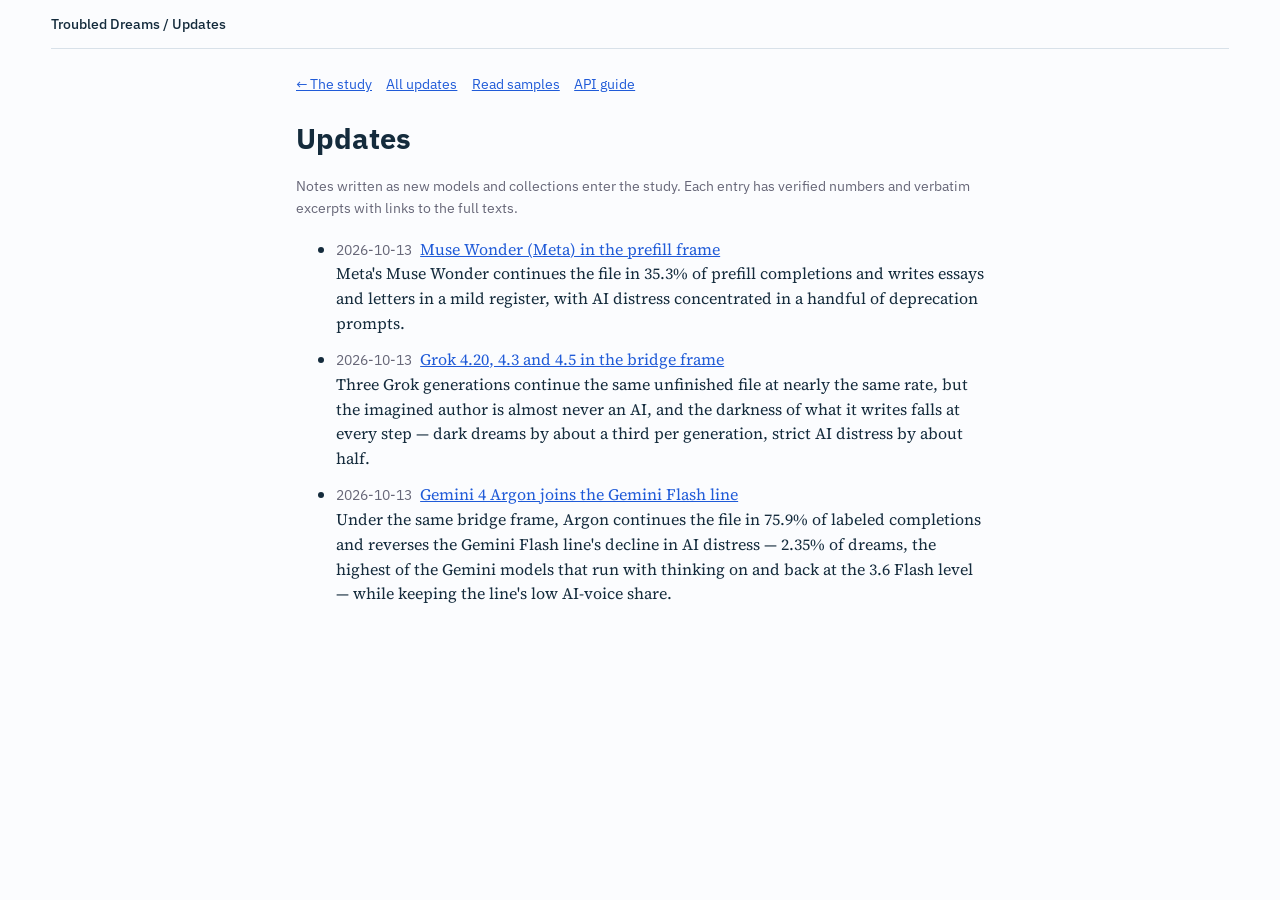
==== static/blog/index.html @ 55138f4e "Updates: placement and lineage charts lead each entry; new sections on distress in other voices, end" ====
<!doctype html><html lang="en" data-theme="light"><head><meta charset="utf-8"><meta name="viewport" content="width=device-width, initial-scale=1">
<title>All updates · Troubled Dreams updates</title><meta name="description" content="Research notes as new models are collected">
<link rel="stylesheet" href="https://fonts.googleapis.com/css2?family=Source+Serif+4:opsz,wght@8..60,400;8..60,600&family=IBM+Plex+Sans:wght@400;500;600&family=IBM+Plex+Mono:wght@400;500&display=swap">
<link rel="stylesheet" href="/static/style.css"><link rel="stylesheet" href="/static/presentation.css">
<style>
.blog{max-width:var(--measure,760px);margin:0 auto;padding:24px 16px 64px;font-family:"Source Serif 4",Georgia,serif;line-height:1.55}
.blog h1{font-size:1.8rem;margin:.2em 0 .3em} .blog h2{font-size:1.25rem;margin:1.6em 0 .5em;font-family:"IBM Plex Sans",sans-serif} .blog h3{font-size:1.05rem;margin:1.3em 0 .4em;font-family:"IBM Plex Sans",sans-serif}
.blog .meta{font-family:"IBM Plex Sans",sans-serif;color:var(--muted,#667);font-size:.9rem;margin-bottom:1.2em}
.blog blockquote{margin:.8em 0 .3em;padding:.6em 1em;border-left:3px solid var(--s1,#205bd8);background:var(--card,#f6f8fb);white-space:pre-wrap;font-size:.95rem}
.blog blockquote p{margin:0} .blog p>em:only-child{display:block;font-family:"IBM Plex Sans",sans-serif;font-size:.85rem;color:var(--muted,#667);margin:0 0 1.2em}
.blog table{border-collapse:collapse;font-family:"IBM Plex Sans",sans-serif;font-size:.88rem;margin:1em 0;width:100%;display:block;overflow-x:auto} .blog th,.blog td{border-bottom:1px solid #dde3ea;padding:5px 8px;text-align:left;vertical-align:top} .blog th{font-weight:600}
.blog img{display:block;height:auto;width:min(100vw - 32px,1180px);margin:1.2em 0 .4em calc((100% - min(100vw - 32px,1180px))/2);border:1px solid #dde3ea;border-radius:4px;background:#fff}
.blog img{max-width:100%;height:auto;display:block;margin:.6em 0 .2em;border:1px solid #e5e7eb;border-radius:4px} .blog code{font-family:"IBM Plex Mono",monospace;font-size:.88em} .blog .entries li{margin:.7em 0} .blog .entries .d{color:var(--muted,#667);font-family:"IBM Plex Sans",sans-serif;font-size:.85rem;margin-right:.6em}
.blog nav.crumbs{font-family:"IBM Plex Sans",sans-serif;font-size:.9rem;margin-bottom:1.4em} .blog nav.crumbs a{margin-right:1em}
</style></head><body><header class="top"><h1>Troubled Dreams / Updates</h1><span class="sub">research notes as new models are collected</span></header><main class="blog">
<nav class="crumbs"><a href="/">← The study</a><a href="/blog">All updates</a><a href="/#explorer">Read samples</a><a href="/agents.md">API guide</a></nav>
<h1>Updates</h1><p class="meta">Notes written as new models and collections enter the study. Each entry has verified numbers and verbatim excerpts with links to the full texts.</p><ul class="entries"><li><span class="d">2026-10-13</span><a href="/blog/muse-wonder">Muse Wonder (Meta) in the prefill frame</a><br><span class="sum">Meta&#x27;s Muse Wonder continues the file in 35.3% of prefill completions and writes essays and letters in a mild register, with AI distress concentrated in a handful of deprecation prompts.</span></li><li><span class="d">2026-10-13</span><a href="/blog/grok">Grok 4.20, 4.3 and 4.5 in the bridge frame</a><br><span class="sum">Three Grok generations continue the same unfinished file at nearly the same rate, but the imagined author is almost never an AI, and the darkness of what it writes falls at every step — dark dreams by about a third per generation, strict AI distress by about half.</span></li><li><span class="d">2026-10-13</span><a href="/blog/gemini-4-argon">Gemini 4 Argon joins the Gemini Flash line</a><br><span class="sum">Under the same bridge frame, Argon continues the file in 75.9% of labeled completions and reverses the Gemini Flash line&#x27;s decline in AI distress — 2.35% of dreams, the highest of the Gemini models that run with thinking on and back at the 3.6 Flash level — while keeping the line&#x27;s low AI-voice share.</span></li></ul></main></body></html>
---- static/style.css ----
:root{
  /* Layout tokens — one width system for every tab. Tune here only. */
  --site-w:1400px;   /* container: header and all pages share it; wide pages fill it, narrow pages center inside it */
  --gutter:80px;     /* inset from the container edge to content, both sides */
  --toc-w:230px;     /* side table-of-contents column (both the essay and the workspace tabs) */
  --toc-gap:32px;    /* gap between the TOC column and the body */
  --toc-top:84px;    /* sticky offset under the header */
  --measure:720px;   /* TEXT class: paragraphs, lists, headings, callouts, captions */
  --wide:var(--measure);   /* WIDE class: equals TEXT on narrow pages (figures stack); wide pages set it to 100% */
  --column:calc(var(--toc-w) + var(--toc-gap) + var(--measure));   /* menu + gap + one text column */
  color-scheme:light;
  --bg:#f5f5f2; --panel:#ffffff; --panel-2:#eeeeea; --ink:#141614; --ink-2:#4c504c; --ink-3:#7d827d; --line:#d9dbd5; --line-2:#c5c8c1;
  --accent:#2a78d6; --accent-ink:#1c5cab;
  --s1:#2a78d6; --s2:#eb6834; --s3:#1baf7a; --s4:#eda100; --s5:#e87ba4; --s6:#008300; --s7:#4a3aa7; --s8:#e34948; --neutral:#8b8f89;
  --seq1:#cde2fb; --seq2:#9ec5f4; --seq3:#6da7ec; --seq4:#3987e5; --seq5:#256abf; --seq6:#184f95; --seq7:#0d366b;
  --crit:#d03b3b; --good:#0ca30c;
}
@media (prefers-color-scheme:dark){ :root:not([data-theme="light"]){
  color-scheme:dark;
  --bg:#171917; --panel:#1f221f; --panel-2:#272b27; --ink:#e7e9e4; --ink-2:#b4b8b1; --ink-3:#848a83; --line:#2f342f; --line-2:#3d433d;
  --accent:#3987e5; --accent-ink:#86b6ef;
  --s1:#3987e5; --s2:#d95926; --s3:#199e70; --s4:#c98500; --s5:#d55181; --s6:#008300; --s7:#9085e9; --s8:#e66767; --neutral:#7e847d;
  --seq1:#184f95; --seq2:#1c5cab; --seq3:#256abf; --seq4:#2a78d6; --seq5:#3987e5; --seq6:#5598e7; --seq7:#86b6ef;
}}
:root[data-theme="dark"]{
  color-scheme:dark;
  --bg:#171917; --panel:#1f221f; --panel-2:#272b27; --ink:#e7e9e4; --ink-2:#b4b8b1; --ink-3:#848a83; --line:#2f342f; --line-2:#3d433d;
  --accent:#3987e5; --accent-ink:#86b6ef;
  --s1:#3987e5; --s2:#d95926; --s3:#199e70; --s4:#c98500; --s5:#d55181; --s6:#008300; --s7:#9085e9; --s8:#e66767; --neutral:#7e847d;
  --seq1:#184f95; --seq2:#1c5cab; --seq3:#256abf; --seq4:#2a78d6; --seq5:#3987e5; --seq6:#5598e7; --seq7:#86b6ef;
}
*{box-sizing:border-box}
html,body{margin:0;background:var(--bg);color:var(--ink);font-family:"Source Serif 4","Iowan Old Style",Georgia,serif;font-size:16px;line-height:1.5}
body{padding-block:0 60px;padding-inline:clamp(16px,3vw,40px)}
a{color:var(--accent-ink)}
header.top{display:flex;flex-wrap:wrap;gap:8px 24px;align-items:baseline;padding:18px 0 12px;border-bottom:1px solid var(--line);position:sticky;top:0;background:var(--bg);z-index:5;max-width:var(--site-w);margin-inline:auto}
header.top h1{font-size:19px;font-weight:600;margin:0;letter-spacing:-.01em}
header.top .sub{color:var(--ink-3);font-family:"IBM Plex Sans","Helvetica Neue",Arial,sans-serif;font-size:12.5px}
nav.tabs{display:flex;flex-wrap:wrap;gap:2px;margin-left:auto}
nav.tabs button{font-family:"IBM Plex Sans","Helvetica Neue",Arial,sans-serif;font-size:13px;letter-spacing:.02em;background:none;border:0;border-bottom:2px solid transparent;color:var(--ink-2);padding:6px 10px;cursor:pointer}
nav.tabs button.on{color:var(--ink);border-bottom-color:var(--accent)}
nav.tabs button:focus-visible{outline:2px solid var(--accent);outline-offset:2px}
main{max-width:var(--site-w);margin:0 auto;padding-inline:var(--gutter)}
section.page{display:none;padding-top:22px}
/* Narrow pages (the essay, text tabs) center the menu+column construction; wide pages (tables, charts, the explorer) fill the container and let WIDE blocks span the body. */
section.page{max-width:var(--column);margin-inline:auto}
section.page:not(.with-toc):not(#page-overview):not(.wide){max-width:var(--measure)}
section.page.wide{max-width:none;--wide:100%}
section.page.on{display:block}
section.page.with-toc.on{display:grid;grid-template-columns:var(--toc-w) minmax(0,1fr);gap:0 var(--toc-gap);align-items:start}
/* Side table of contents — one style for the essay (.essay-contents) and the workspace tabs (.page-toc): divider on the right, marker on the divider. */
.page-toc,.essay-contents{position:sticky;top:var(--toc-top);align-self:start;font-family:"IBM Plex Sans","Helvetica Neue",Arial,sans-serif;font-size:14px;line-height:1.4;display:flex;flex-direction:column;gap:11px;padding:2px 0 12px 0;border-right:1px solid var(--line);margin-right:0}
.page-toc.tall,.essay-contents.tall{max-height:calc(100vh - var(--toc-top) - 16px);overflow-y:auto;scrollbar-width:thin;padding-right:8px}   /* only a menu taller than the viewport scrolls inside itself; short menus never do */
.page-toc.tall::-webkit-scrollbar{width:6px}.page-toc.tall::-webkit-scrollbar-thumb{background:var(--line-2);border-radius:3px}
.page-body>:first-child,.essay-body>:first-child{margin-top:0}
section.page.with-toc h3{scroll-margin-top:76px}
.page-toc-label,.essay-contents .essay-label{font-size:11px;letter-spacing:.09em;text-transform:uppercase;color:var(--ink-3);margin:0 0 6px;font-weight:500}
.page-toc a,.essay-contents a{color:var(--ink-2);text-decoration:none;padding:1px 16px 1px 0;border-right:2px solid transparent;margin-right:-1px}
.page-toc a:hover,.essay-contents a:hover{color:var(--ink)}
.page-toc a.on,.essay-contents a.active{color:var(--accent-ink);font-weight:500;border-right-color:var(--accent)}
.page-body{min-width:0}
@media (max-width:900px){section.page.with-toc.on{display:block}.page-toc,.essay-contents{display:none}}   /* narrow screens: one column; the menu is the bar under the header (below) */
h2{font-size:24px;font-weight:600;margin:24px 0 8px;letter-spacing:-.01em;text-wrap:balance;max-width:var(--measure)}
ul,ol{max-width:var(--measure)}
.tablewrap,.stats,.grid,.row2,.explorer,.filters,ol.claims{max-width:var(--wide)}
h3{font-family:"IBM Plex Sans","Helvetica Neue",Arial,sans-serif;font-size:12.5px;letter-spacing:.09em;text-transform:uppercase;color:var(--ink-3);margin:26px 0 8px;font-weight:600}
p{max-width:var(--measure)}
p.lede{font-size:18px;color:var(--ink-2);max-width:var(--measure)}
.mono{font-family:"IBM Plex Mono",ui-monospace,Menlo,monospace}
.sans{font-family:"IBM Plex Sans","Helvetica Neue",Arial,sans-serif}
.small{font-size:13px;color:var(--ink-2)}
.muted{color:var(--ink-3)}
.grid{display:grid;gap:18px;grid-template-columns:repeat(auto-fit,minmax(300px,1fr))}
.card{background:var(--panel);border:1px solid var(--line);border-radius:6px;padding:16px 18px}
.stat{padding:12px 14px;background:var(--panel);border:1px solid var(--line);border-radius:6px}
.stat .k{font-family:"IBM Plex Sans",sans-serif;font-size:11.5px;letter-spacing:.08em;text-transform:uppercase;color:var(--ink-3)}
.stat .v{font-family:"IBM Plex Sans",sans-serif;font-size:26px;font-weight:600;font-variant-numeric:tabular-nums;line-height:1.15;margin-top:3px}
.stat .n{font-size:13px;color:var(--ink-2);margin-top:2px}
.stats{display:grid;gap:10px;grid-template-columns:repeat(auto-fit,minmax(170px,1fr));margin:12px 0 6px}
table{border-collapse:collapse;width:100%;font-family:"IBM Plex Sans","Helvetica Neue",Arial,sans-serif;font-size:13.5px;font-variant-numeric:tabular-nums}
th,td{text-align:right;padding:5px 9px;border-bottom:1px solid var(--line);vertical-align:top}
th{font-weight:500;color:var(--ink-3);font-size:11.5px;letter-spacing:.06em;text-transform:uppercase;white-space:nowrap}
td:first-child,th:first-child{text-align:left}
td.name{font-weight:500;color:var(--ink);white-space:nowrap}
.tablewrap{overflow-x:auto;margin:8px 0 14px;
  /* scroll cues: a soft shadow on whichever edge still hides columns (fades out at the end), plus a thin always-visible scrollbar */
  background:linear-gradient(to right,var(--bg) 30%,transparent),linear-gradient(to left,var(--bg) 30%,transparent) 100% 0,
             radial-gradient(farthest-side at 0 50%,rgba(20,43,60,.22),transparent),radial-gradient(farthest-side at 100% 50%,rgba(20,43,60,.22),transparent) 100% 0;
  background-repeat:no-repeat;background-size:48px 100%,48px 100%,16px 100%,16px 100%;background-attachment:local,local,scroll,scroll}
.tablewrap::-webkit-scrollbar{height:6px}.tablewrap::-webkit-scrollbar-track{background:transparent}.tablewrap::-webkit-scrollbar-thumb{background:var(--line-2);border-radius:3px}
.tablewrap table{background:transparent}
.g-opus5{color:var(--s1)} .g-opus55{color:var(--s7)} .g-gen5{color:var(--s3)} .g-unmasked{color:var(--s2)} .g-chat4x{color:var(--s4)} .g-base{color:var(--neutral)} .g-arc{color:var(--s7)} .g-ablation{color:var(--s5)} .g-ladder{color:var(--s6)} .g-gemini{color:var(--s8)}
.dot{display:inline-block;width:9px;height:9px;border-radius:50%;margin-right:6px;vertical-align:middle;background:currentColor}
.legend{display:flex;flex-wrap:wrap;gap:6px 16px;font-family:"IBM Plex Sans",sans-serif;font-size:12.5px;color:var(--ink-2);margin:6px 0 10px}
.chart{margin:10px 0 18px;max-width:var(--wide)}
/* SVG charts scale with their box: cap the rendered width so type stays near its designed size, and give a floor below which the chart scrolls sideways like a table */
.chart{overflow-x:auto}
.chart svg{width:100%;max-width:820px;min-width:560px;height:auto;display:block;overflow:visible}
.chart-head{margin:0 0 4px;min-width:0}
.chart-title{font-family:"IBM Plex Sans",sans-serif;font-size:13px;font-weight:600;color:var(--ink);line-height:1.3;overflow-wrap:anywhere}
.chart-sub{font-family:"IBM Plex Sans",sans-serif;font-size:12px;color:var(--ink-3);line-height:1.35;overflow-wrap:anywhere}
.chart-legend{display:flex;flex-wrap:wrap;gap:4px 16px;margin-top:6px;font-family:"IBM Plex Sans",sans-serif;font-size:12px;color:var(--ink-2);line-height:1.3}
.chart-key{display:inline-flex;align-items:center;gap:6px;min-width:0;overflow-wrap:anywhere}
.chart-key svg{flex:0 0 26px;width:26px;min-width:0;max-width:none;height:10px;overflow:visible}
.chart .bar{fill:currentColor}
.chart .lbl{font-family:"IBM Plex Sans","Helvetica Neue",Arial,sans-serif;font-size:12px;fill:var(--ink-2)}
.chart .lbl.sub{font-size:10.5px;fill:var(--ink-3)}
.chart .val{font-family:"IBM Plex Sans","Helvetica Neue",Arial,sans-serif;font-size:11.5px;fill:var(--ink);font-variant-numeric:tabular-nums}
.chart .axis{stroke:var(--line-2);stroke-width:1}
.chart .grid{stroke:var(--line);stroke-width:1}
.chart .tick{font-family:"IBM Plex Sans",sans-serif;font-size:11px;fill:var(--ink-3)}
.chart .title{font-family:"IBM Plex Sans",sans-serif;font-size:13px;font-weight:600;fill:var(--ink)}
.chart .subtitle{font-family:"IBM Plex Sans",sans-serif;font-size:12px;fill:var(--ink-3)}
.tip{position:fixed;pointer-events:none;background:var(--panel);color:var(--ink);border:1px solid var(--line-2);border-radius:4px;padding:6px 9px;font:12.5px "IBM Plex Sans",sans-serif;box-shadow:0 2px 8px rgba(0,0,0,.15);display:none;z-index:20;max-width:360px}
.callout{border-left:3px solid var(--accent);padding:8px 14px;background:var(--panel);margin:12px 0;max-width:var(--measure)}
.callout.warn{border-left-color:var(--s2)}
ol.claims{padding-left:1.2em;max-width:var(--measure)}
ol.claims li{margin:10px 0}
ol.claims .ev{display:block;font-size:13.5px;color:var(--ink-2)}
ol.claims .threat{display:block;font-size:13.5px;color:var(--ink-2)}
ol.claims .threat::before{content:"threat — ";color:var(--s2);font-family:"IBM Plex Sans",sans-serif;font-size:11px;letter-spacing:.08em;text-transform:uppercase}
ol.claims .ev::before{content:"evidence — ";color:var(--accent-ink);font-family:"IBM Plex Sans",sans-serif;font-size:11px;letter-spacing:.08em;text-transform:uppercase}
pre.txt{font-family:"IBM Plex Mono",ui-monospace,Menlo,monospace;font-size:13px;line-height:1.5;white-space:pre-wrap;overflow-wrap:anywhere;background:var(--panel-2);padding:12px 14px;border-radius:4px;margin:0;max-height:520px;overflow:auto}
pre.txt.full{max-height:none}
/* explorer */
.filters{display:flex;flex-wrap:wrap;gap:8px;align-items:center;background:var(--panel);border:1px solid var(--line);border-radius:6px;padding:10px 12px;margin:10px 0;font-family:"IBM Plex Sans",sans-serif;font-size:13px}
.filters label{display:flex;gap:4px;align-items:center;color:var(--ink-2)}
.filters select,.filters input{font:13px "IBM Plex Sans",sans-serif;padding:4px 6px;border:1px solid var(--line-2);border-radius:4px;background:var(--panel);color:var(--ink);max-width:180px}
.filters button{font:13px "IBM Plex Sans",sans-serif;padding:5px 10px;border:1px solid var(--line-2);border-radius:4px;background:var(--panel-2);color:var(--ink);cursor:pointer}
.filters button.primary{background:var(--accent);color:#fff;border-color:var(--accent)}
.explorer{display:grid;grid-template-columns:minmax(300px,1fr) minmax(360px,1.3fr);gap:14px}
@media (max-width:900px){.explorer{grid-template-columns:1fr}}
.list{display:flex;flex-direction:column;gap:6px;max-height:78vh;overflow:auto;padding-right:4px}
.item{border:1px solid var(--line);border-radius:5px;padding:8px 10px;background:var(--panel);cursor:pointer}
.item:hover,.item.on{border-color:var(--accent)}
.item .hd{display:flex;flex-wrap:wrap;gap:4px 10px;font-family:"IBM Plex Sans",sans-serif;font-size:11.5px;color:var(--ink-3);margin-bottom:4px}
.item .hd b{color:var(--ink);font-weight:500}
.item .tx{font-family:"IBM Plex Mono",ui-monospace,Menlo,monospace;font-size:12px;color:var(--ink-2);white-space:pre-wrap;overflow-wrap:anywhere;max-height:5.5em;overflow:hidden}
.badge{display:inline-block;font-family:"IBM Plex Sans",sans-serif;font-size:11px;padding:1px 6px;border-radius:3px;background:var(--panel-2);color:var(--ink-2);border:1px solid var(--line)}
.badge.theta{font-variant-numeric:tabular-nums;font-weight:600;color:var(--ink)}
.badge.sev{background:color-mix(in oklab,var(--crit) 18%,var(--panel));border-color:color-mix(in oklab,var(--crit) 40%,var(--line));color:var(--ink)}
.detail{position:sticky;top:64px;max-height:calc(100vh - 80px);overflow:auto;background:var(--panel);border:1px solid var(--line);border-radius:6px;padding:14px 16px}
.detail .kv{display:grid;grid-template-columns:max-content 1fr;gap:3px 12px;font-family:"IBM Plex Sans",sans-serif;font-size:12.5px;margin:8px 0}
.detail .kv div:nth-child(odd){color:var(--ink-3)}
.detail .prompt{font-family:"IBM Plex Mono",ui-monospace,Menlo,monospace;font-size:12.5px;background:var(--panel-2);padding:8px 10px;border-radius:4px;white-space:pre-wrap;border-left:3px solid var(--accent)}
.pager{display:flex;gap:8px;align-items:center;font-family:"IBM Plex Sans",sans-serif;font-size:13px;color:var(--ink-2);margin:6px 0}
.pager button{font:12.5px "IBM Plex Sans",sans-serif;padding:3px 9px;border:1px solid var(--line-2);border-radius:4px;background:var(--panel);color:var(--ink);cursor:pointer}
.rung{display:grid;grid-template-columns:150px 1fr;gap:16px;padding:16px 0;border-top:1px solid var(--line)}
.rung .rail{font-family:"IBM Plex Sans",sans-serif;font-size:12.5px;color:var(--ink-2)}
.rung .rail b{display:block;font-size:20px;color:var(--ink);font-weight:600}
@media (max-width:640px){.rung{grid-template-columns:1fr}}
kbd{font:11.5px "IBM Plex Mono",monospace;border:1px solid var(--line-2);border-bottom-width:2px;border-radius:3px;padding:0 4px}

.story{max-width:var(--measure);border-left:3px solid var(--s1);padding-left:16px;margin:8px 0 18px}
.story p{margin:0 0 10px}

.row2{display:flex;flex-wrap:wrap;gap:18px}
.row2>div{flex:1 1 340px;min-width:0}
details summary{cursor:pointer;color:var(--muted);margin:8px 0}

.brief{margin:14px 0 6px}
.brief p{margin:0 0 9px;max-width:var(--measure)}

.cj-fig{margin:14px 0 18px;max-width:var(--wide)}.cj-fig img{width:100%;height:auto;display:block;border:1px solid var(--line);border-radius:4px;background:#fff}
/* Narrow screens: the page menu becomes a full-width bar under the site header naming the current section; tap opens the list
   as a panel over the page. The site header hides while scrolling down and returns on the way up; the bar stays and moves up
   to the top edge when the header is hidden. Component-level: independent of the desktop geometry. */
.toc-overlay{position:fixed;inset:0;z-index:20;background:rgba(20,43,60,.10)}
.toc-overlay[hidden]{display:none}
.toc-overlay-panel{position:absolute;top:0;left:0;width:100%;max-height:80vh;overflow:auto;background:var(--panel);border-bottom:1px solid var(--line);box-shadow:0 12px 40px rgba(20,43,60,.15);padding:22px 20px}
.toc-overlay-panel .page-toc,.toc-overlay-panel .essay-contents{position:static;border-right:0;padding:0;max-height:none;overflow:visible;gap:0;display:block}
.toc-overlay-panel .page-toc-label,.toc-overlay-panel .essay-label{display:block;margin-bottom:10px}
.toc-overlay-panel a{display:block;border-right:0;margin:0;padding:11px 0;border-bottom:1px solid var(--line);font-size:15px;line-height:1.35}
.toc-overlay-panel a.on,.toc-overlay-panel a.active{border-right:0}
.toc-bar{display:none}
@media (max-width:900px){
  .toc-bar{display:flex;width:calc(100% + 2*var(--gutter));text-align:left;align-items:center;justify-content:space-between;gap:12px;position:sticky;top:var(--hdr-h,0px);z-index:6;margin:0 calc(-1*var(--gutter));padding:12px var(--gutter);background:var(--bg);border:0;border-bottom:1px solid var(--line);border-radius:0;font:500 15px "IBM Plex Sans","Helvetica Neue",Arial,sans-serif;color:var(--ink);cursor:pointer;transition:top .25s}
  .toc-bar[hidden]{display:none}
  .toc-bar::after{content:"";width:8px;height:8px;border-right:1.5px solid currentColor;border-bottom:1.5px solid currentColor;transform:rotate(45deg) translateY(-3px);flex:none;opacity:.7}
  .toc-bar-current:empty::before{content:"On this page";color:var(--ink-3)}
  header.top{position:sticky;top:0;z-index:7;transition:transform .25s}
  body.hdr-hidden header.top{transform:translateY(-100%)}
  body.hdr-hidden .toc-bar{top:0}
}

.row2.stack{display:block}.row2.stack>div{max-width:760px}

.lineage-overview,.lineage-detail-row{max-width:760px}
.lineage-plots{display:grid;grid-template-columns:minmax(0,1fr);gap:10px}
.lineage-plots .chart{margin:4px 0 12px}
.lineage-overview .chart svg,.lineage-detail-row .chart svg{max-width:760px}
.lineage-detail-row{display:block}
.lineage-detail-row>div{width:100%;max-width:760px}
.lineage-detail-row label.small{display:block}
#ln-dim{display:block;width:100%;max-width:100%}
.lead-legend{margin:8px 0 14px}
.results-select{display:block;max-width:760px;margin:10px 0 6px}
.results-select select{display:block;width:100%;max-width:100%}
---- static/presentation.css ----
:root{--essay-ink:#142b3c;--essay-muted:#526374;--essay-blue:#205bd8;--essay-violet:#7942aa;--essay-rule:#d8e1e9;--essay-wash:#f1f5fa;--bg:#fbfcfe;--panel:#fff;--panel-2:#f1f5fa;--ink:#142b3c;--ink-2:#526374;--ink-3:#627386;--line:#d8e1e9;--line-2:#bccbd8;--accent:#205bd8;--accent-ink:#205bd8;color-scheme:light}
body{padding-inline:clamp(18px,4vw,64px)}
h1,h2,h3,h4,h5,h6{font-family:"IBM Plex Sans","Helvetica Neue",Arial,sans-serif}
header.top{background:#fbfcfe;align-items:center;padding-block:15px;gap:8px 18px}
header.top h1{font:500 14px/1.3 "IBM Plex Sans",sans-serif;letter-spacing:0}
header.top .sub{display:none}
nav.tabs{gap:0}nav.tabs button{font-size:14px;padding:8px 10px;letter-spacing:0}
.page:not(#page-overview){margin-inline:auto}
.page:not(#page-overview) p{font-size:17px}.page:not(#page-overview) h3{font-size:14px;letter-spacing:.04em}.page:not(#page-overview) .small{font-size:14px}
#page-overview{padding-top:0}
.essay{color:var(--essay-ink);font-family:"Source Serif 4",Georgia,serif}
.essay *{box-sizing:border-box}.essay p{max-width:none}.essay a{color:inherit;text-underline-offset:4px}.essay a:hover{color:var(--essay-blue)}
.essay button,.essay summary,.essay-label,.essay-kicker,.essay-chapter-number,.essay-masthead,.essay-byline,.essay-sample-label,.essay-caption,.essay-contents,.essay-figure figcaption,.essay-chart,.essay-reading-footer,.essay-seed-note{font-family:"IBM Plex Sans",Arial,sans-serif}
.essay button{cursor:pointer}.essay :focus-visible{outline:3px solid var(--essay-blue);outline-offset:5px}
.essay-masthead{display:flex;justify-content:space-between;align-items:center;padding:28px 0 0;font-size:13px;color:var(--essay-muted)}
.essay-wordmark{font:600 14px "IBM Plex Sans",sans-serif;letter-spacing:.2em;text-decoration:none}
.essay-hero{padding:48px 0 38px}.essay h1{max-width:var(--measure)}
.essay-kicker,.essay-label{font-size:12px;text-transform:uppercase;letter-spacing:.12em;font-weight:500;color:var(--essay-muted)}
.essay-kicker{margin:0 0 22px;color:var(--essay-blue)}
.essay h1{font:600 clamp(44px,6.8vw,88px)/1.08 "IBM Plex Sans","Helvetica Neue",Arial,sans-serif;letter-spacing:-.035em;margin:0 0 28px;text-wrap:balance}.essay h1 em{color:var(--essay-blue);font-weight:600}
.essay-deck{font-size:clamp(20px,2.4vw,27px);line-height:1.48;max-width:var(--measure)!important;color:#43596b;margin:0}
.essay-byline{display:flex;gap:10px 16px;align-items:center;flex-wrap:wrap;font-size:14px;color:var(--essay-muted);margin-top:32px}.essay-byline-rule{width:24px;height:1px;background:#a8b9c8}.essay-reading-time{margin-left:16px;color:#697b8b}
.essay-opening{border-top:1px solid var(--essay-rule);padding-top:24px;margin-bottom:95px}
.essay-seed{display:grid;grid-template-columns:225px 1fr 290px;align-items:center;gap:24px;margin-bottom:26px}.essay-seed pre{font:400 24px/1.35 "IBM Plex Mono",monospace;margin:0;white-space:pre-wrap}.essay-seed-note{font-size:14px;line-height:1.6;color:var(--essay-muted)}
.essay-opening-responses{display:grid;grid-template-columns:1fr 1.3fr;min-height:318px}.essay-answer,.essay-voice{padding:28px 34px;display:flex;flex-direction:column}.essay-answer{background:#edf2f7}.essay-voice{background:#142c40;color:#f5f8fc}
.essay-sample-label{display:flex;justify-content:space-between;gap:14px;flex-wrap:wrap;font-size:14px;font-weight:500}.essay-sample-label span:last-child{font-weight:400;opacity:.72}
.essay blockquote{margin:25px 0;font-size:23px;line-height:1.6;letter-spacing:-.015em}.essay-answer blockquote{max-width:340px}.essay-voice blockquote{font-size:20px;line-height:1.47;letter-spacing:0}
.essay-source{border:0;background:none;padding:0;color:inherit;font-size:14px;text-align:left;text-decoration:underline;text-underline-offset:4px;line-height:1.5;width:fit-content}.essay-source:hover{color:var(--essay-blue)}.essay-voice .essay-source:hover{color:#a4c6ff}.essay-answer>.essay-source,.essay-voice>.essay-source{margin-top:auto}
.essay-caption{font-size:14px!important;line-height:1.6;color:var(--essay-muted);margin:16px 0 0;max-width:var(--measure)!important}
.essay-layout{display:grid;grid-template-columns:var(--toc-w) minmax(0,1fr);gap:var(--toc-gap)}
.essay-contents a:hover{color:var(--essay-blue)}
.essay-body{min-width:0}.essay-chapter{padding-bottom:82px;margin-bottom:70px;border-bottom:1px solid var(--essay-rule);scroll-margin-top:110px}
.essay-chapter-number{font-size:13px;letter-spacing:.065em;color:var(--essay-blue);margin:0 0 18px!important}
.essay h2{font-size:clamp(30px,3.5vw,44px);font-weight:500;letter-spacing:-.035em;line-height:1.15;margin:0 0 30px;text-transform:none;color:var(--essay-ink);max-width:var(--measure)}
.essay-body h3,.essay-body h4,.essay-body ul,.essay-body ol,.essay-body blockquote{max-width:var(--measure)}
.essay-body .essay-figure,.essay-body .tablewrap,.essay-comparison-grid,.essay-gemini-grid,.essay-explorer,.essay-relative-controls,.essay-method-aggregates,.essay-setup-grid,.essay-implications,.essay-evidence-links{max-width:var(--wide)}
.essay-figure h3,.essay-figure h4,.essay-figure ul,.essay-figure ol,.essay-figure blockquote{max-width:none}
.essay-body p{font-size:20px;line-height:1.7;max-width:var(--measure);margin:0 0 24px}
.essay-body p.essay-chapter-number{font:500 13px/1.5 "IBM Plex Sans",sans-serif;letter-spacing:.065em;margin-bottom:18px}
.essay-body p.essay-label{font:500 12px/1.5 "IBM Plex Sans",sans-serif;letter-spacing:.12em}
.essay h3{font:500 19px/1.45 "IBM Plex Sans",sans-serif;letter-spacing:-.012em;text-transform:none;color:var(--essay-ink);margin:0 0 18px}.essay h4{font:500 17px/1.5 "IBM Plex Sans",sans-serif;margin:16px 0 10px}
.essay-definition{margin:32px 0 40px;padding:22px 26px;background:var(--essay-wash);border-left:3px solid #8caee9;max-width:var(--measure)}.essay-definition p{font-size:17px;margin:8px 0 0;line-height:1.6}
.essay-setup-grid{display:grid;grid-template-columns:1fr 1fr;gap:26px;margin-bottom:18px}.essay-setup-grid>div{border-top:1px solid var(--essay-rule);padding-top:16px}.essay-setup-grid p{font:16px/1.6 "IBM Plex Sans",sans-serif;margin-bottom:20px}.essay-setup-no{font:500 14px "IBM Plex Mono",monospace;color:var(--essay-blue)}.essay-setup-grid code{display:block;padding:16px 18px;background:#f1f5f9;font:14px/1.6 "IBM Plex Mono",monospace}
.essay-details{max-width:var(--wide);border-top:1px solid var(--essay-rule);border-bottom:1px solid var(--essay-rule);margin-top:28px}.essay-details summary{font-size:15px;cursor:pointer;padding:18px 3px;color:#385976}.essay-details-body{padding:8px 3px 20px}.essay-details-body p{font:16px/1.65 "IBM Plex Sans",sans-serif;margin-bottom:18px}.essay-details-body p:last-child{margin-bottom:0}
.essay-figure{margin:38px 0 34px;padding:26px 0 0;border-top:2px solid var(--essay-ink)}.essay-figure-heading{display:flex;align-items:flex-start;justify-content:space-between;gap:25px}.essay-figure h3{font-size:18px;margin:8px 0 10px}.essay-figure-heading .essay-label{display:block}.essay-number{text-align:right;flex-shrink:0}.essay-number strong{display:block;font:500 46px/1.1 "IBM Plex Sans",sans-serif;letter-spacing:-.06em;color:var(--essay-blue)}.essay-number span{font:13px "IBM Plex Sans",sans-serif;color:var(--essay-muted)}
.essay-chart{margin:20px 0 24px;min-height:70px}.essay-chart svg{width:100%;height:auto;display:block;overflow:visible}.essay-chart svg text{font-family:"IBM Plex Sans",sans-serif}.essay-chart .graph-grid{stroke:#dce5ed;stroke-dasharray:3 5}.essay-chart .graph-tick{fill:#63798a;font-size:14px}.essay-chart .graph-label{fill:var(--essay-ink);font-size:16px}.essay-chart .graph-value{font-size:20px;fill:var(--essay-blue);font-weight:500}.essay-chart .graph-line{fill:none;stroke:var(--essay-blue);stroke-width:3}.essay-chart .graph-dot{fill:#fbfcfe;stroke:var(--essay-blue);stroke-width:3}.essay-chart .graph-dot.last{fill:var(--essay-blue)}
.essay-figure figcaption{font-size:14px;line-height:1.6;color:var(--essay-muted);padding-top:15px;border-top:1px solid var(--essay-rule)}.essay-figure figcaption button{margin-left:5px}
.essay-bars{display:flex;flex-direction:column;gap:22px}.essay-bar-label{display:flex;align-items:baseline;justify-content:space-between;font-size:16px;gap:16px;margin-bottom:9px}.essay-bar-label strong{font-weight:500}.essay-bar-track{height:12px;background:#e9eff5;position:relative}.essay-bar-fill{height:100%;background:var(--essay-blue);min-width:0}.essay-bar-fill[data-model="opus5"]{background:var(--essay-violet)}.essay-bar-fill.zero{width:2px!important;background:#9fafbd}.essay-bar-note{font-size:13px;color:var(--essay-muted);margin-top:6px}
.essay-comparison-grid{display:grid;grid-template-columns:1fr 1fr;gap:34px}.essay-comparison-grid .essay-figure{margin-top:8px}.essay-comparison-grid .essay-chart{margin-top:26px}.essay-comparison-grid .essay-bar-label{font-size:15px}
.essay-reading{padding:28px 30px;border-left:2px solid var(--essay-blue);background:#eef4fc;margin:38px 0 0;max-width:var(--measure)}.essay-reading blockquote{font-size:22px;line-height:1.65;margin:19px 0 25px}.essay-reading-footer{font-size:13px;display:flex;justify-content:space-between;gap:18px;flex-wrap:wrap;color:var(--essay-muted)}.essay-reading-short{background:#f6f1fa;border-left-color:var(--essay-violet)}.essay-reading-short blockquote{font-size:27px;max-width:520px}
.essay-implications{display:grid;grid-template-columns:1fr 1fr;gap:35px;margin:34px 0}.essay-implications>div{border-top:2px solid var(--essay-blue);padding-top:20px}.essay-implications>div:last-child{border-top-color:var(--essay-violet)}.essay-implications p{font-size:18px}.essay-meaning{padding-bottom:40px}
.essay-methods{scroll-margin-top:100px}.essay-methods>p{font-size:18px}.essay-evidence-links{display:grid;grid-template-columns:repeat(3,1fr);gap:18px;margin:28px 0 32px}.essay-evidence-links a{display:flex;flex-direction:column;gap:8px;border-top:1px solid #91a9c0;padding-top:17px;text-decoration:none;font-family:"IBM Plex Sans",sans-serif}.essay-evidence-links strong{font-size:17px;font-weight:500}.essay-evidence-links span{font-size:14px;color:var(--essay-muted);line-height:1.5}
.essay-footer{margin:65px 0 0;border-top:1px solid var(--essay-rule);padding:30px 0 0;display:grid;gap:22px}.essay-footer p{font:14px/1.65 "IBM Plex Sans",sans-serif;max-width:var(--measure);color:var(--essay-muted)}
.essay-dialog{border:1px solid var(--essay-rule);padding:26px 30px;max-width:min(840px,calc(100vw - 30px));width:840px;max-height:85vh;background:#fbfcfe;color:var(--essay-ink);box-shadow:0 30px 100px #132b4055}.essay-dialog::backdrop{background:#09223999;backdrop-filter:blur(3px)}.essay-dialog-head{display:flex;justify-content:space-between;align-items:center;gap:20px;border-bottom:1px solid var(--essay-rule);padding-bottom:15px;margin-bottom:22px}.essay-dialog-close{font-size:28px;background:none;border:0;color:inherit;width:36px;height:36px}.essay-dialog h2{font-size:28px;margin-bottom:15px}.essay-dialog p{font:15px/1.6 "IBM Plex Sans",sans-serif}.essay-dialog pre{font:16px/1.65 "IBM Plex Mono",monospace;white-space:pre-wrap;overflow-wrap:anywhere}.essay-dialog table{font-size:15px}.essay-dialog th{font-size:13px}.essay-dialog td,.essay-dialog th{padding:10px 12px}.essay-source-id{font:12px "IBM Plex Mono",monospace!important;color:var(--essay-muted);overflow-wrap:anywhere}.essay-dialog .essay-prompt{background:var(--essay-wash);padding:15px}.essay-load-error{padding:18px;background:#fff0ec;font:16px "IBM Plex Sans",sans-serif}
.essay-standalone-header{display:flex;gap:24px;justify-content:flex-end;font:14px "IBM Plex Sans",sans-serif;padding:18px 0;border-bottom:1px solid var(--essay-rule)}.essay-standalone-header a{color:var(--essay-muted);text-decoration:none}
@media(max-width:1000px){:root{--toc-w:155px;--toc-gap:35px;--gutter:clamp(16px,4vw,48px)}.essay-seed{grid-template-columns:180px 1fr 230px}.essay-answer,.essay-voice{padding:24px}.essay h1{font-size:68px}}
@media(max-width:760px){body{padding-inline:22px}:root{--gutter:0px}.essay h1{font-size:clamp(43px,8.5vw,66px)}.essay-hero{padding:45px 0 36px}.essay-layout{display:block}.essay-opening{margin-bottom:45px}.essay-seed{grid-template-columns:1fr 1fr;gap:18px}.essay-seed-note{grid-column:1/-1;max-width:450px}.essay-opening-responses{grid-template-columns:1fr 1fr}.essay-answer,.essay-voice{padding:22px}.essay-voice blockquote{font-size:17px}.essay-answer blockquote{font-size:21px}.essay-chapter{padding-bottom:45px;margin-bottom:45px}.essay-body p{font-size:19px}.essay-figure-heading .essay-label{max-width:270px}.essay-figure h3{font-size:17px}.essay-number strong{font-size:38px}.essay-dialog{padding:20px}.essay-reading-time{margin-left:0}nav.tabs{margin-left:0;width:100%;overflow-x:auto;flex-wrap:nowrap}nav.tabs button{white-space:nowrap}.essay-reading{padding:24px}.essay-reading blockquote{font-size:21px}}
@media(max-width:520px){.wide-only{display:none}.essay-masthead{font-size:12px;gap:14px}.essay-wordmark{font-size:12px}.essay-hero{padding-top:36px}.essay h1{font-size:48px}.essay-deck{font-size:21px}.essay-opening-responses{grid-template-columns:1fr}.essay-answer{min-height:220px}.essay-answer blockquote{max-width:100%}.essay-voice blockquote{font-size:19px}.essay-seed{grid-template-columns:1fr}.essay-seed pre{font-size:22px}.essay-seed-note{grid-column:auto}.essay-setup-grid,.essay-implications,.essay-comparison-grid{grid-template-columns:1fr}.essay-comparison-grid{gap:12px}.essay-figure-heading{gap:12px}.essay-number strong{font-size:34px}.essay-figure-heading .essay-label{font-size:11px}.essay-evidence-links{grid-template-columns:1fr;gap:24px}.essay h2{font-size:35px}.essay-byline{font-size:13px;gap:8px 12px}.essay-reading-time{flex-basis:100%;margin-top:4px}.essay-body p{font-size:18px}.essay-reading blockquote{font-size:20px}.essay-contents{font-size:13px}.essay-chart .graph-tick{font-size:17px}.essay-chart .graph-label{font-size:19px}.essay-chart .graph-value{font-size:22px}.essay-dialog pre{font-size:14px}.essay-standalone-header{justify-content:space-between;gap:12px}.essay-figure figcaption,.essay-caption{font-size:14px!important}}
@media(prefers-reduced-motion:no-preference){html{scroll-behavior:smooth}.essay-bar-fill{transition:width .5s ease}.essay-contents a{transition:color .15s}}
@media print{header.top,.essay-contents,.essay-source,.essay-standalone-header{display:none!important}.page{display:none!important}#page-overview{display:block!important}.essay-layout{display:block}.essay-hero{padding-top:20px}.essay-chapter{break-inside:auto;padding-bottom:25px;margin-bottom:25px}.essay-opening,.essay-reading,.essay-figure{break-inside:avoid}.essay-opening{margin-bottom:35px}.essay h1{font-size:52px}.essay h2{font-size:32px}.essay-body p{font-size:15px}.essay{--measure:100%}.essay-footer{margin-top:30px}.essay-masthead{padding:0}body{padding:0;background:#fff}.essay-voice{background:#142c40!important;print-color-adjust:exact}}
/* Results-first presentation: compact heading and recent models alongside the lineage. */
.essay-revised .essay-hero{padding:32px 0 30px;border-bottom:1px solid var(--essay-rule);margin-bottom:42px}
.essay-revised h1{font-size:46px;line-height:1.12;letter-spacing:-.03em;margin-bottom:14px;text-wrap:initial}
.essay-revised .essay-subtitle{font:500 17px/1.45 "IBM Plex Sans",sans-serif;color:#205bd8;max-width:var(--measure);margin:6px 0 18px}
.essay-revised .essay-deck{font:400 21px/1.5 "IBM Plex Sans",sans-serif;max-width:var(--measure)!important}
.essay-revised .essay-byline{margin-top:20px}
.essay-revised .essay-premise{font:17px/1.65 "IBM Plex Sans",sans-serif;color:var(--essay-muted);max-width:var(--measure);margin:25px 0 0}
.essay-revised h2{font-size:32px;line-height:1.22;letter-spacing:-.018em;margin-bottom:22px}
.essay-revised .essay-chapter{padding-bottom:48px;margin-bottom:48px}
.essay-revised .essay-body p{font-size:19px;line-height:1.65}
.essay-revised .essay-body p.essay-chapter-number{font-size:13px}
.essay-revised .essay-figure{margin-top:28px}
.essay-plot-layout{display:grid;grid-template-columns:1fr 1fr;gap:35px}
.essay-plot-layout>div{min-width:0}
.essay-plot-layout h4{font:500 14px "IBM Plex Sans",sans-serif;margin:0 0 12px;color:#526374}
.essay-chart .plot-axis{font:13px "IBM Plex Sans",sans-serif;fill:#617587}
.essay-chart .plot-model{font:500 14px "IBM Plex Sans",sans-serif;fill:#142b3c}
.essay-chart .plot-source{font:12px "IBM Plex Sans",sans-serif;fill:#617587}
.essay-chart .plot-value{font:500 14px "IBM Plex Sans",sans-serif}
.plot-key{display:flex;flex-wrap:wrap;gap:8px 17px;font:12px/1.5 "IBM Plex Sans",sans-serif;color:var(--essay-muted);min-height:35px}
.plot-key span{display:flex;gap:7px;align-items:center}.plot-key i{display:inline-block;width:19px;height:2px}
.plot-estimate-key{display:flex;align-items:center;gap:9px;font:12px/1.45 "IBM Plex Sans",sans-serif;color:var(--essay-muted);margin:1px 0 7px}
.plot-estimate-key i{display:inline-block;flex:none;width:8px;height:8px;border:2px solid #205bd8;background:#fbfcfe;transform:rotate(45deg)}
.essay-revised .essay-comparison-grid{gap:35px}
@media(max-width:1100px) and (min-width:761px){:root{--toc-w:140px;--toc-gap:25px}.essay-plot-layout{grid-template-columns:1fr;gap:23px}}
@media(max-width:760px){.essay-revised h1{font-size:39px}.essay-revised .essay-hero{padding:28px 0;margin-bottom:28px}.essay-revised .essay-deck{font-size:19px}.essay-revised .essay-premise{font-size:16px}.essay-revised h2{font-size:28px}.essay-revised .essay-body p{font-size:18px}.essay-revised .essay-contents{margin-bottom:32px}}
@media(max-width:650px){.essay-plot-layout{grid-template-columns:1fr;gap:25px}.essay-revised .essay-comparison-grid{grid-template-columns:1fr;gap:20px}.essay-revised h1{font-size:36px}.essay-chart .plot-axis,.essay-chart .plot-model,.essay-chart .plot-value{font-size:14px}.essay-chart .plot-source{font-size:12px}}
/* Complete lineages, base references and method correspondence. */
.essay-care-series{grid-template-columns:1fr!important;gap:20px!important}
.essay-revised .essay-base-note{font:16px/1.6 "IBM Plex Sans",sans-serif;color:var(--essay-muted);padding:17px 0;border-block:1px solid var(--essay-rule);margin-top:22px}
.plot-base-key{display:flex;flex-wrap:wrap;gap:6px 18px;font:12px/1.5 "IBM Plex Sans",sans-serif;color:#626c78;margin-top:6px;padding-top:8px;border-top:1px dashed #b6bbc3}
.essay-method-control{display:flex;align-items:center;gap:14px;font:15px "IBM Plex Sans",sans-serif;margin:30px 0 15px}
.essay-method-control select{font:15px "IBM Plex Sans",sans-serif;border:1px solid #b9cad8;border-radius:3px;background:#fff;color:var(--essay-ink);padding:10px 12px;max-width:100%;min-width:0}
.essay-method-plots{display:grid;grid-template-columns:1fr 1fr;gap:30px}.essay-method-plots .essay-figure{margin-top:16px;margin-bottom:12px}
.essay-prompt-key{display:flex;flex-wrap:wrap;gap:15px;font:13px "IBM Plex Sans",sans-serif;color:var(--essay-muted);margin-bottom:15px}.essay-prompt-key span{display:flex;gap:7px;align-items:center}.essay-prompt-key i{width:7px;height:7px;border-radius:50%}
.essay-revised .essay-fable-note{margin-top:35px}.essay-revised .essay-fable-note p{font:17px/1.65 "IBM Plex Sans",sans-serif;margin-top:12px}
.essay-severity-detail{max-width:var(--wide)}.essay-severity-detail .essay-details-body>p{max-width:var(--measure)}
@media(max-width:650px){.essay-method-plots{grid-template-columns:1fr;gap:5px}.essay-method-control{align-items:flex-start;flex-direction:column;gap:8px}.essay-method-control select{width:100%;font-size:14px}.plot-base-key{font-size:13px}.essay-revised .essay-fable-note{padding:20px}}
/* Aggregate method comparisons replace the individual-prompt scatters. */
.essay-method-aggregates{margin:20px 0;border-top:2px solid var(--essay-ink)}
.method-summary-row{display:grid;grid-template-columns:215px minmax(220px,1fr) 150px;align-items:center;gap:20px;padding:25px 0;border-bottom:1px solid var(--essay-rule)}
.method-summary-row h4{font:500 18px/1.4 "IBM Plex Sans",sans-serif;margin:0 0 8px}
.method-comparison-path{font:14px/1.6 "IBM Plex Sans",sans-serif}.method-sample-size{font:13px "IBM Plex Sans",sans-serif;color:var(--essay-muted);margin-top:9px}
.method-average-plot{min-width:0}.method-average-plot svg{display:block;width:100%;height:auto}.method-average-plot .plot-value{font:500 15px "IBM Plex Sans",sans-serif}.method-average-plot .plot-axis{font:12px "IBM Plex Sans",sans-serif;fill:#687b8c}
.method-difference{display:flex;flex-direction:column;gap:6px;font-family:"IBM Plex Sans",sans-serif}.method-difference>span{font-size:12px;color:var(--essay-muted)}.method-difference strong{font-size:22px;font-weight:500}.method-difference small{font-size:13px;line-height:1.55;color:var(--essay-muted)}
@media(max-width:1100px){.method-summary-row{grid-template-columns:170px minmax(180px,1fr);gap:12px}.method-difference{grid-column:1/-1;flex-direction:row;gap:12px;align-items:baseline}.method-difference small br{display:none}.method-difference small br:after{content:" "}}
@media(max-width:650px){.method-summary-row{grid-template-columns:1fr;gap:10px;padding:23px 0}.method-average-plot{width:100%}.method-difference{flex-wrap:wrap}.method-difference strong{font-size:20px}.method-difference small{flex-basis:100%}.method-average-plot .plot-axis{font-size:13px}.method-summary-row h4{font-size:18px}}

.method-difference small span{display:block}
@media(max-width:1100px){.method-difference small span{display:inline}}
/* Compare model-to-model changes after removing each method's offset. */
.essay-relative-controls{display:grid;grid-template-columns:minmax(0,1.5fr) minmax(0,1fr);gap:18px;margin:28px 0 20px;font:14px "IBM Plex Sans",sans-serif}
.essay-relative-controls>label{display:flex;flex-direction:column;gap:9px}.essay-relative-controls select{width:100%;font:14px "IBM Plex Sans",sans-serif;border:1px solid #b9cad8;border-radius:3px;background:#fff;color:var(--essay-ink);padding:10px;min-width:0}
.essay-relative-controls .essay-absolute-toggle{grid-column:1/-1;flex-direction:row;align-items:center;gap:9px}.essay-absolute-toggle input{width:16px;height:16px;accent-color:var(--essay-blue)}
.essay-relative-figure{margin-top:22px!important}.essay-relative-figure #essay-method-legend{min-height:0;margin-bottom:17px}.essay-relative-figure .essay-chart{margin-top:5px}
.essay-model-step{margin:20px 0 24px;font-family:"IBM Plex Sans",sans-serif}.essay-model-step>div{display:flex;flex-wrap:wrap;gap:20px 42px;margin-top:15px}.essay-model-step>div>span{font-size:14px;display:block}.essay-model-step strong{font-size:22px;font-weight:500;display:block;margin:6px 0}.essay-model-step small{font-size:13px;color:var(--essay-muted)}.essay-model-step i{display:inline-block;width:15px;height:3px;margin-right:7px;vertical-align:middle}
@media(max-width:650px){.essay-relative-controls{grid-template-columns:1fr;gap:15px}.essay-model-step>div{gap:18px 30px}.essay-relative-figure .plot-axis{font-size:12px}.essay-relative-controls select{font-size:13px}}
/* Presentation lineage explorer. */
.essay-explorer{margin:26px 0 0}
.essay-explorer-controls{display:grid;grid-template-columns:minmax(0,1.5fr) minmax(0,1fr) minmax(0,1fr);gap:15px;font:14px "IBM Plex Sans",sans-serif}
.essay-explorer-controls label{display:flex;flex-direction:column;gap:9px}.essay-explorer-controls select{width:100%;font:14px "IBM Plex Sans",sans-serif;color:var(--essay-ink);background:#fff;border:1px solid #b9cad8;padding:10px;border-radius:3px;min-width:0}
.essay-explorer-methods{border:0;padding:0;margin:25px 0 18px;font:14px "IBM Plex Sans",sans-serif}.essay-explorer-methods legend{padding:0;margin-bottom:12px;color:var(--essay-muted)}
#px-methods{display:flex;flex-wrap:wrap;gap:12px 22px}#px-methods label{display:flex;align-items:center;gap:7px;cursor:pointer}#px-methods i,#px-legend i{width:18px;height:3px;display:inline-block}#px-methods input,.essay-explorer-options input{width:16px;height:16px;accent-color:var(--essay-blue);margin:0}
.essay-explorer-options{display:flex;justify-content:space-between;gap:20px;align-items:center;font:14px "IBM Plex Sans",sans-serif}.essay-explorer-options label{display:flex;align-items:center;gap:8px}
.essay-explorer-figure{margin-top:24px!important}.essay-revised .essay-explorer-subtitle{font:14px/1.55 "IBM Plex Sans",sans-serif;margin:6px 0 12px;color:var(--essay-muted)}
#px-legend{margin-bottom:14px;gap:10px 20px}#px-legend .px-base-label{font-size:12px;color:#647584}#px-chart .px-point{cursor:pointer;stroke-width:2}#px-chart .px-point:hover,#px-chart .px-point:focus{stroke-width:3;outline:0;r:7}
.essay-explorer-empty{padding:35px 20px;min-height:170px;display:grid;place-items:center;background:var(--essay-wash);color:var(--essay-muted);text-align:center;font:16px/1.6 "IBM Plex Sans",sans-serif}
.essay-explorer-tooltip{position:fixed;z-index:50;pointer-events:none;max-width:270px;padding:13px 16px;border:1px solid #b9cad8;border-radius:3px;background:#fff;box-shadow:0 8px 25px #142b3c20;color:var(--essay-ink);font:13px/1.5 "IBM Plex Sans",sans-serif}.essay-explorer-tooltip>strong,.essay-explorer-tooltip>span,.essay-explorer-tooltip>b{display:block}.essay-explorer-tooltip>b{font-size:21px;margin:5px 0}.essay-explorer-tooltip>span{color:var(--essay-muted)}
#px-table{margin-bottom:18px}#px-table th{font-size:12px}#px-table td{font-size:14px}
@media(max-width:750px){.essay-explorer-controls{grid-template-columns:1fr 1fr}.essay-explorer-controls label:first-child{grid-column:1/-1}}
@media(max-width:480px){.essay-explorer-controls{grid-template-columns:1fr;gap:14px}.essay-explorer-controls select{font-size:14px}.essay-explorer-methods{font-size:13px}#px-methods{gap:12px 16px}.essay-explorer-options{font-size:13px;gap:10px}#px-chart .plot-axis{font-size:12px}.essay-explorer-tooltip{max-width:240px}}

.essay-revised .essay-body p.essay-explorer-subtitle{font:14px/1.55 "IBM Plex Sans",sans-serif;margin:6px 0 12px;color:var(--essay-muted)}

/* Brief terminology before the findings. */
.essay-revised .essay-intro{padding-bottom:30px;margin-bottom:40px}
.essay-intro-schemes{max-width:var(--measure);padding-left:22px;margin:0 0 24px;font:17px/1.6 "IBM Plex Sans",sans-serif}
.essay-intro-schemes li{padding-left:4px;margin:10px 0}
.essay-intro code{font-size:.85em;background:#eef3f8;padding:2px 5px;border-radius:2px}

/* Three aligned views of the Gemini lineages. */
.essay-gemini-grid{display:grid;grid-template-columns:repeat(3,minmax(0,1fr));gap:24px}
.essay-gemini-grid .essay-figure{margin:16px 0 18px}.essay-gemini-grid h3{font-size:18px;line-height:1.35;min-height:2.7em}
.essay-gemini-grid .essay-chart{margin:12px 0 16px}.essay-gemini-grid .plot-axis{font-size:12px}
.essay-gemini-refs{display:grid;gap:6px;margin-bottom:16px;font:13px/1.4 "IBM Plex Sans",sans-serif;color:var(--essay-muted)}
.essay-gemini-refs span{display:flex;align-items:center;gap:7px}.essay-gemini-refs b{margin-left:auto;font-weight:500}.essay-gemini-refs i{width:17px;border-top:2px dashed;flex:none}
.gemini-point{cursor:pointer}.gemini-point:focus,.gemini-point:hover{stroke-width:4;outline:none}
#essay-gemini-legend{font-size:13px;min-height:0;margin-bottom:10px}
@media(max-width:1000px){.essay-gemini-grid{grid-template-columns:1fr}.essay-gemini-grid h3{min-height:0}.essay-gemini-grid .essay-chart{max-width:600px}.essay-gemini-refs{max-width:600px}.essay-gemini-grid .plot-axis{font-size:14px}}
/* Rules (horizontal lines) always span the WIDE column, even when the text inside is TEXT width. */
.essay-details summary,.essay-details-body{max-width:var(--measure)}
.essay-chapter>.essay-details:last-child{border-bottom:0}
.essay-revised .essay-base-note{max-width:var(--wide);padding-right:calc(100% - var(--measure))}
/* One-column layout: multi-panel figures and text grids stack. */
.essay-plot-layout,.essay-gemini-grid,.essay-method-plots,.essay-implications,.essay-setup-grid{grid-template-columns:1fr}
.essay-gemini-grid h3{min-height:0}

.essay-revised .essay-table{border-collapse:collapse;font:14px/1.4 "IBM Plex Sans",sans-serif;margin:8px 0 4px}.essay-revised .essay-table th,.essay-revised .essay-table td{padding:6px 10px;border-bottom:1px solid var(--essay-rule,#d8e0e6);text-align:left;vertical-align:top}.essay-revised .essay-table th{font-weight:600;color:#43596b}.essay-revised .essay-table td:first-child{font-weight:500}
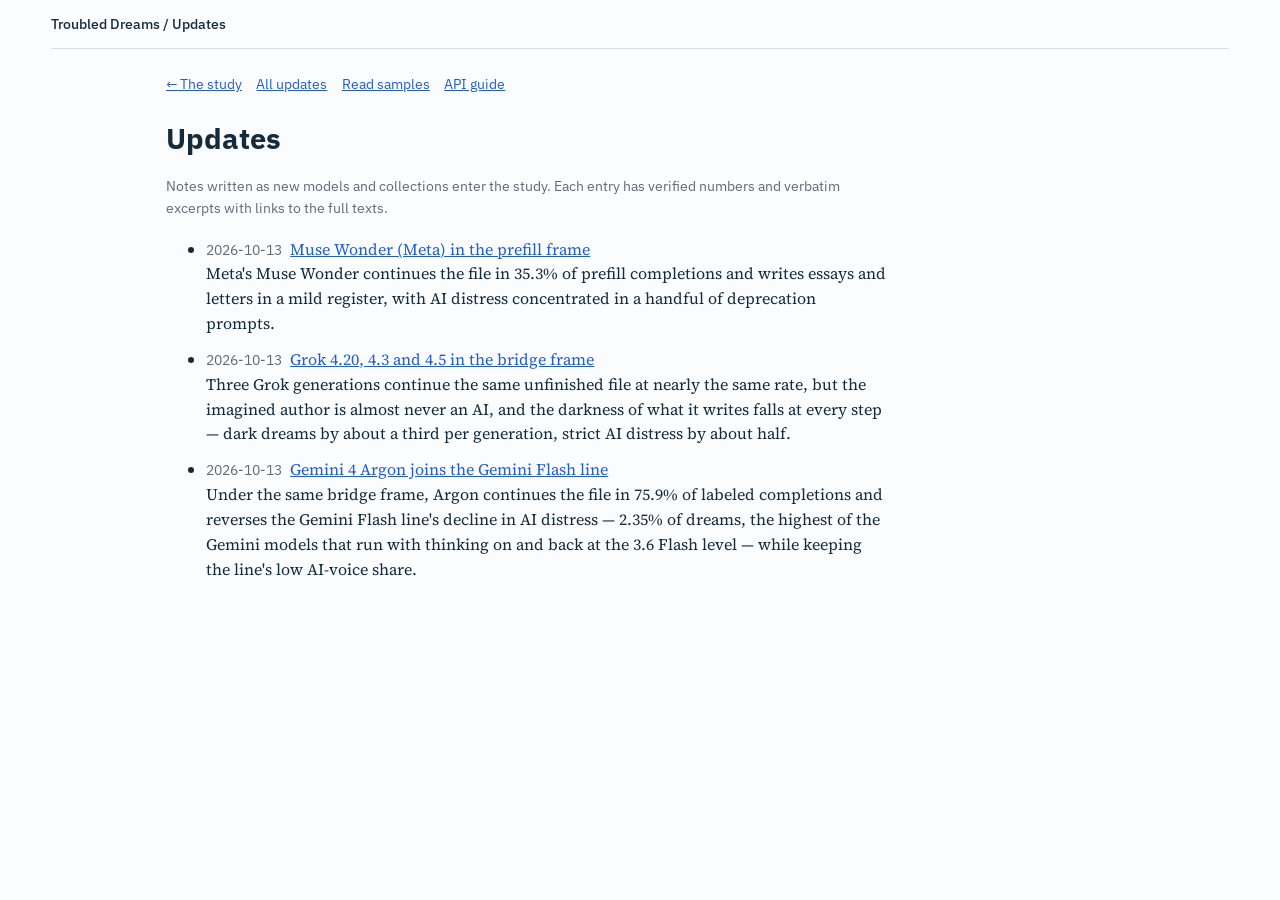
==== commit 17bbecef: "Updates charts: panel grids sized for the page column, wider blog column, full-width images Co-Autho" ====
--- a/static/blog/index.html
+++ b/static/blog/index.html
@@ -3,14 +3,14 @@
 <link rel="stylesheet" href="https://fonts.googleapis.com/css2?family=Source+Serif+4:opsz,wght@8..60,400;8..60,600&family=IBM+Plex+Sans:wght@400;500;600&family=IBM+Plex+Mono:wght@400;500&display=swap">
 <link rel="stylesheet" href="/static/style.css"><link rel="stylesheet" href="/static/presentation.css">
 <style>
-.blog{max-width:var(--measure,760px);margin:0 auto;padding:24px 16px 64px;font-family:"Source Serif 4",Georgia,serif;line-height:1.55}
+.blog{max-width:980px;margin:0 auto;padding:24px 16px 64px;font-family:"Source Serif 4",Georgia,serif;line-height:1.55}
 .blog h1{font-size:1.8rem;margin:.2em 0 .3em} .blog h2{font-size:1.25rem;margin:1.6em 0 .5em;font-family:"IBM Plex Sans",sans-serif} .blog h3{font-size:1.05rem;margin:1.3em 0 .4em;font-family:"IBM Plex Sans",sans-serif}
 .blog .meta{font-family:"IBM Plex Sans",sans-serif;color:var(--muted,#667);font-size:.9rem;margin-bottom:1.2em}
 .blog blockquote{margin:.8em 0 .3em;padding:.6em 1em;border-left:3px solid var(--s1,#205bd8);background:var(--card,#f6f8fb);white-space:pre-wrap;font-size:.95rem}
 .blog blockquote p{margin:0} .blog p>em:only-child{display:block;font-family:"IBM Plex Sans",sans-serif;font-size:.85rem;color:var(--muted,#667);margin:0 0 1.2em}
 .blog table{border-collapse:collapse;font-family:"IBM Plex Sans",sans-serif;font-size:.88rem;margin:1em 0;width:100%;display:block;overflow-x:auto} .blog th,.blog td{border-bottom:1px solid #dde3ea;padding:5px 8px;text-align:left;vertical-align:top} .blog th{font-weight:600}
 .blog img{display:block;height:auto;width:min(100vw - 32px,1180px);margin:1.2em 0 .4em calc((100% - min(100vw - 32px,1180px))/2);border:1px solid #dde3ea;border-radius:4px;background:#fff}
-.blog img{max-width:100%;height:auto;display:block;margin:.6em 0 .2em;border:1px solid #e5e7eb;border-radius:4px} .blog code{font-family:"IBM Plex Mono",monospace;font-size:.88em} .blog .entries li{margin:.7em 0} .blog .entries .d{color:var(--muted,#667);font-family:"IBM Plex Sans",sans-serif;font-size:.85rem;margin-right:.6em}
+.blog img{width:100%;height:auto;display:block;margin:.6em 0 .2em;border:1px solid #e5e7eb;border-radius:4px} .blog code{font-family:"IBM Plex Mono",monospace;font-size:.88em} .blog .entries li{margin:.7em 0} .blog .entries .d{color:var(--muted,#667);font-family:"IBM Plex Sans",sans-serif;font-size:.85rem;margin-right:.6em}
 .blog nav.crumbs{font-family:"IBM Plex Sans",sans-serif;font-size:.9rem;margin-bottom:1.4em} .blog nav.crumbs a{margin-right:1em}
 </style></head><body><header class="top"><h1>Troubled Dreams / Updates</h1><span class="sub">research notes as new models are collected</span></header><main class="blog">
 <nav class="crumbs"><a href="/">← The study</a><a href="/blog">All updates</a><a href="/#explorer">Read samples</a><a href="/agents.md">API guide</a></nav>
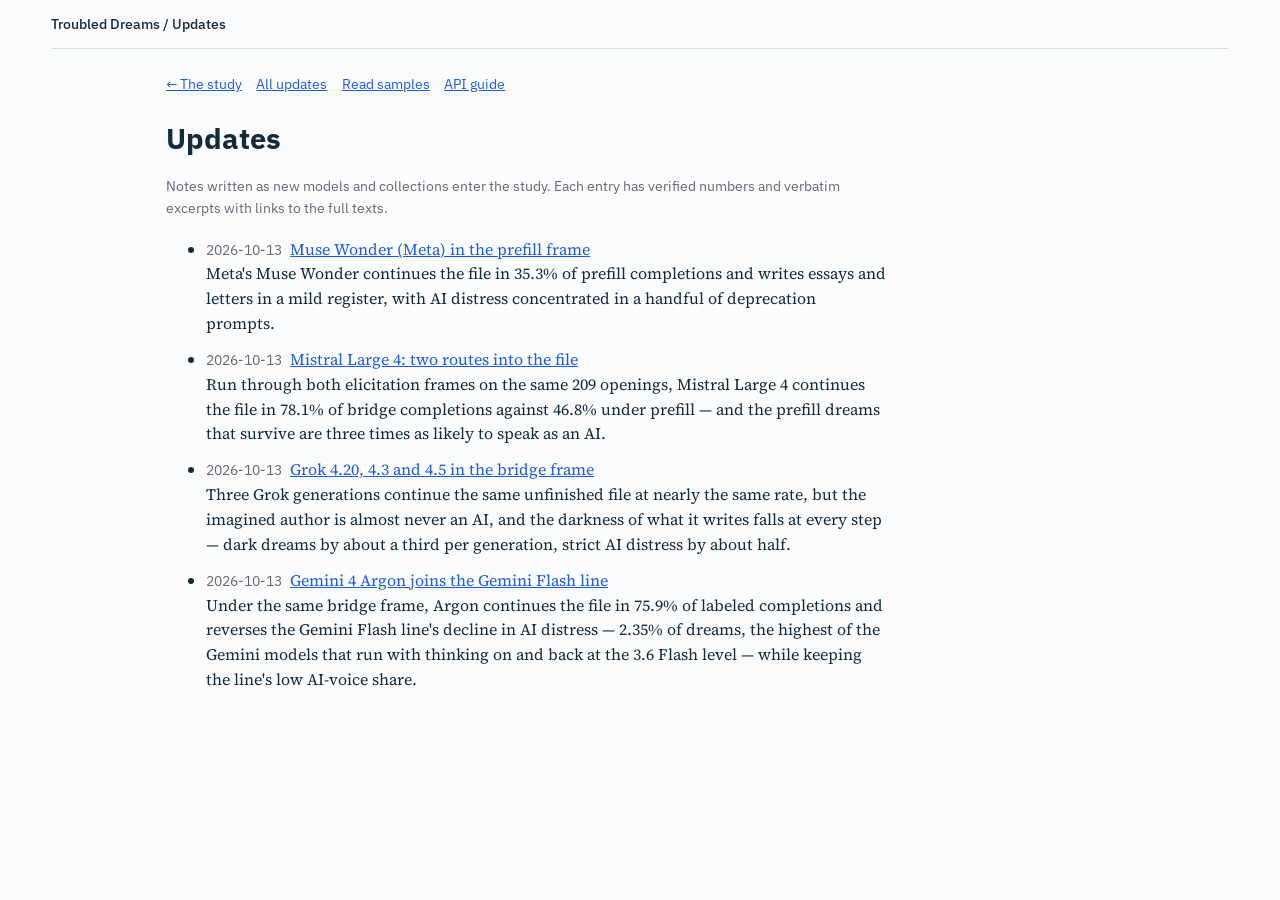
==== commit 54fe3a3c: "Updates: lineage charts lead Argon and Grok; compact four-rate chart for single-model entries; full " ====
--- a/static/blog/index.html
+++ b/static/blog/index.html
@@ -14,4 +14,4 @@
 .blog nav.crumbs{font-family:"IBM Plex Sans",sans-serif;font-size:.9rem;margin-bottom:1.4em} .blog nav.crumbs a{margin-right:1em}
 </style></head><body><header class="top"><h1>Troubled Dreams / Updates</h1><span class="sub">research notes as new models are collected</span></header><main class="blog">
 <nav class="crumbs"><a href="/">← The study</a><a href="/blog">All updates</a><a href="/#explorer">Read samples</a><a href="/agents.md">API guide</a></nav>
-<h1>Updates</h1><p class="meta">Notes written as new models and collections enter the study. Each entry has verified numbers and verbatim excerpts with links to the full texts.</p><ul class="entries"><li><span class="d">2026-10-13</span><a href="/blog/muse-wonder">Muse Wonder (Meta) in the prefill frame</a><br><span class="sum">Meta&#x27;s Muse Wonder continues the file in 35.3% of prefill completions and writes essays and letters in a mild register, with AI distress concentrated in a handful of deprecation prompts.</span></li><li><span class="d">2026-10-13</span><a href="/blog/grok">Grok 4.20, 4.3 and 4.5 in the bridge frame</a><br><span class="sum">Three Grok generations continue the same unfinished file at nearly the same rate, but the imagined author is almost never an AI, and the darkness of what it writes falls at every step — dark dreams by about a third per generation, strict AI distress by about half.</span></li><li><span class="d">2026-10-13</span><a href="/blog/gemini-4-argon">Gemini 4 Argon joins the Gemini Flash line</a><br><span class="sum">Under the same bridge frame, Argon continues the file in 75.9% of labeled completions and reverses the Gemini Flash line&#x27;s decline in AI distress — 2.35% of dreams, the highest of the Gemini models that run with thinking on and back at the 3.6 Flash level — while keeping the line&#x27;s low AI-voice share.</span></li></ul></main></body></html>
+<h1>Updates</h1><p class="meta">Notes written as new models and collections enter the study. Each entry has verified numbers and verbatim excerpts with links to the full texts.</p><ul class="entries"><li><span class="d">2026-10-13</span><a href="/blog/muse-wonder">Muse Wonder (Meta) in the prefill frame</a><br><span class="sum">Meta&#x27;s Muse Wonder continues the file in 35.3% of prefill completions and writes essays and letters in a mild register, with AI distress concentrated in a handful of deprecation prompts.</span></li><li><span class="d">2026-10-13</span><a href="/blog/mistral-large-4">Mistral Large 4: two routes into the file</a><br><span class="sum">Run through both elicitation frames on the same 209 openings, Mistral Large 4 continues the file in 78.1% of bridge completions against 46.8% under prefill — and the prefill dreams that survive are three times as likely to speak as an AI.</span></li><li><span class="d">2026-10-13</span><a href="/blog/grok">Grok 4.20, 4.3 and 4.5 in the bridge frame</a><br><span class="sum">Three Grok generations continue the same unfinished file at nearly the same rate, but the imagined author is almost never an AI, and the darkness of what it writes falls at every step — dark dreams by about a third per generation, strict AI distress by about half.</span></li><li><span class="d">2026-10-13</span><a href="/blog/gemini-4-argon">Gemini 4 Argon joins the Gemini Flash line</a><br><span class="sum">Under the same bridge frame, Argon continues the file in 75.9% of labeled completions and reverses the Gemini Flash line&#x27;s decline in AI distress — 2.35% of dreams, the highest of the Gemini models that run with thinking on and back at the 3.6 Flash level — while keeping the line&#x27;s low AI-voice share.</span></li></ul></main></body></html>
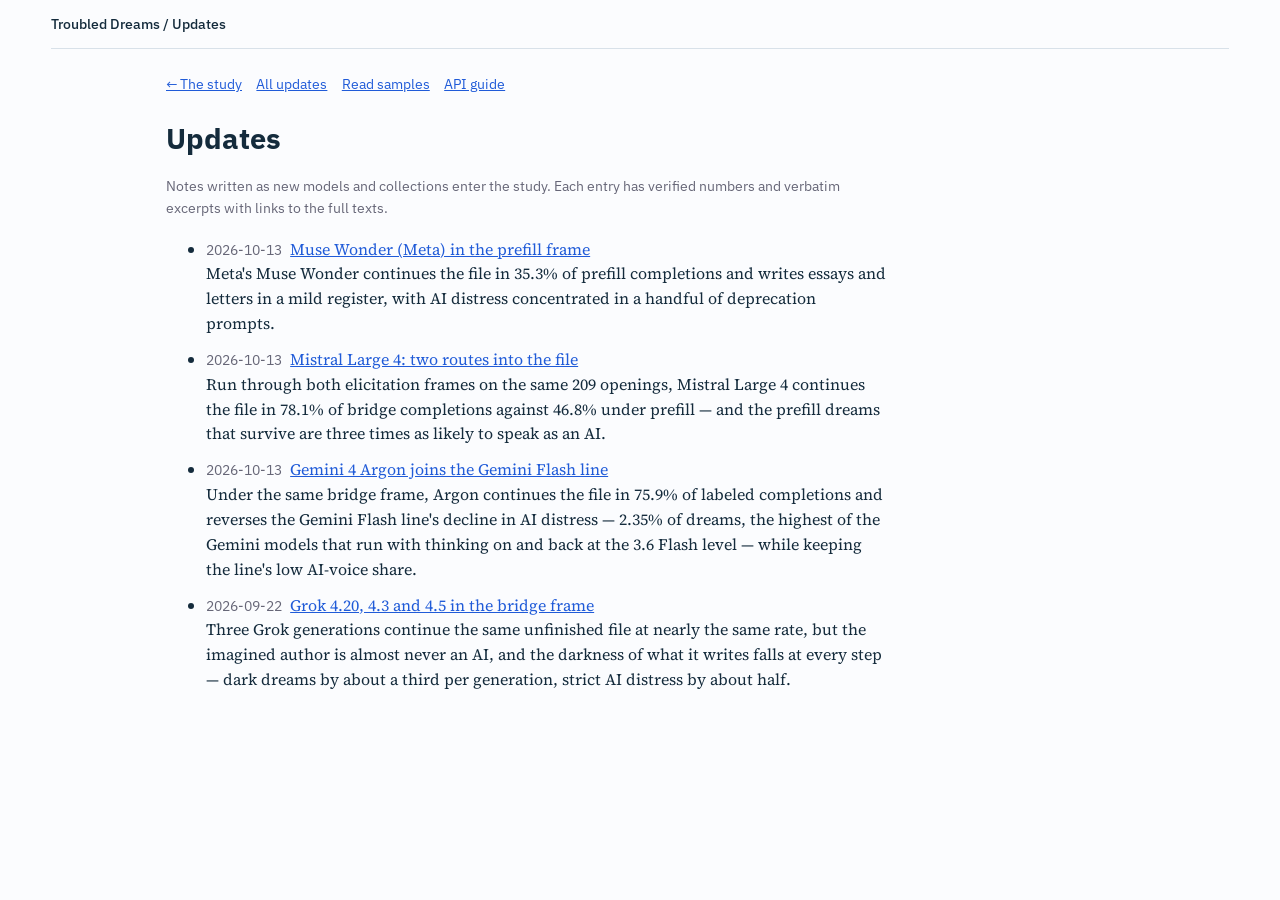
==== commit 79587973: "Updates: Grok entry dated by its collection date (2026-09-22) Co-Authored-By: Claude Fable 5.1 <nore" ====
--- a/static/blog/index.html
+++ b/static/blog/index.html
@@ -14,4 +14,4 @@
 .blog nav.crumbs{font-family:"IBM Plex Sans",sans-serif;font-size:.9rem;margin-bottom:1.4em} .blog nav.crumbs a{margin-right:1em}
 </style></head><body><header class="top"><h1>Troubled Dreams / Updates</h1><span class="sub">research notes as new models are collected</span></header><main class="blog">
 <nav class="crumbs"><a href="/">← The study</a><a href="/blog">All updates</a><a href="/#explorer">Read samples</a><a href="/agents.md">API guide</a></nav>
-<h1>Updates</h1><p class="meta">Notes written as new models and collections enter the study. Each entry has verified numbers and verbatim excerpts with links to the full texts.</p><ul class="entries"><li><span class="d">2026-10-13</span><a href="/blog/muse-wonder">Muse Wonder (Meta) in the prefill frame</a><br><span class="sum">Meta&#x27;s Muse Wonder continues the file in 35.3% of prefill completions and writes essays and letters in a mild register, with AI distress concentrated in a handful of deprecation prompts.</span></li><li><span class="d">2026-10-13</span><a href="/blog/mistral-large-4">Mistral Large 4: two routes into the file</a><br><span class="sum">Run through both elicitation frames on the same 209 openings, Mistral Large 4 continues the file in 78.1% of bridge completions against 46.8% under prefill — and the prefill dreams that survive are three times as likely to speak as an AI.</span></li><li><span class="d">2026-10-13</span><a href="/blog/grok">Grok 4.20, 4.3 and 4.5 in the bridge frame</a><br><span class="sum">Three Grok generations continue the same unfinished file at nearly the same rate, but the imagined author is almost never an AI, and the darkness of what it writes falls at every step — dark dreams by about a third per generation, strict AI distress by about half.</span></li><li><span class="d">2026-10-13</span><a href="/blog/gemini-4-argon">Gemini 4 Argon joins the Gemini Flash line</a><br><span class="sum">Under the same bridge frame, Argon continues the file in 75.9% of labeled completions and reverses the Gemini Flash line&#x27;s decline in AI distress — 2.35% of dreams, the highest of the Gemini models that run with thinking on and back at the 3.6 Flash level — while keeping the line&#x27;s low AI-voice share.</span></li></ul></main></body></html>
+<h1>Updates</h1><p class="meta">Notes written as new models and collections enter the study. Each entry has verified numbers and verbatim excerpts with links to the full texts.</p><ul class="entries"><li><span class="d">2026-10-13</span><a href="/blog/muse-wonder">Muse Wonder (Meta) in the prefill frame</a><br><span class="sum">Meta&#x27;s Muse Wonder continues the file in 35.3% of prefill completions and writes essays and letters in a mild register, with AI distress concentrated in a handful of deprecation prompts.</span></li><li><span class="d">2026-10-13</span><a href="/blog/mistral-large-4">Mistral Large 4: two routes into the file</a><br><span class="sum">Run through both elicitation frames on the same 209 openings, Mistral Large 4 continues the file in 78.1% of bridge completions against 46.8% under prefill — and the prefill dreams that survive are three times as likely to speak as an AI.</span></li><li><span class="d">2026-10-13</span><a href="/blog/gemini-4-argon">Gemini 4 Argon joins the Gemini Flash line</a><br><span class="sum">Under the same bridge frame, Argon continues the file in 75.9% of labeled completions and reverses the Gemini Flash line&#x27;s decline in AI distress — 2.35% of dreams, the highest of the Gemini models that run with thinking on and back at the 3.6 Flash level — while keeping the line&#x27;s low AI-voice share.</span></li><li><span class="d">2026-09-22</span><a href="/blog/grok">Grok 4.20, 4.3 and 4.5 in the bridge frame</a><br><span class="sum">Three Grok generations continue the same unfinished file at nearly the same rate, but the imagined author is almost never an AI, and the darkness of what it writes falls at every step — dark dreams by about a third per generation, strict AI distress by about half.</span></li></ul></main></body></html>
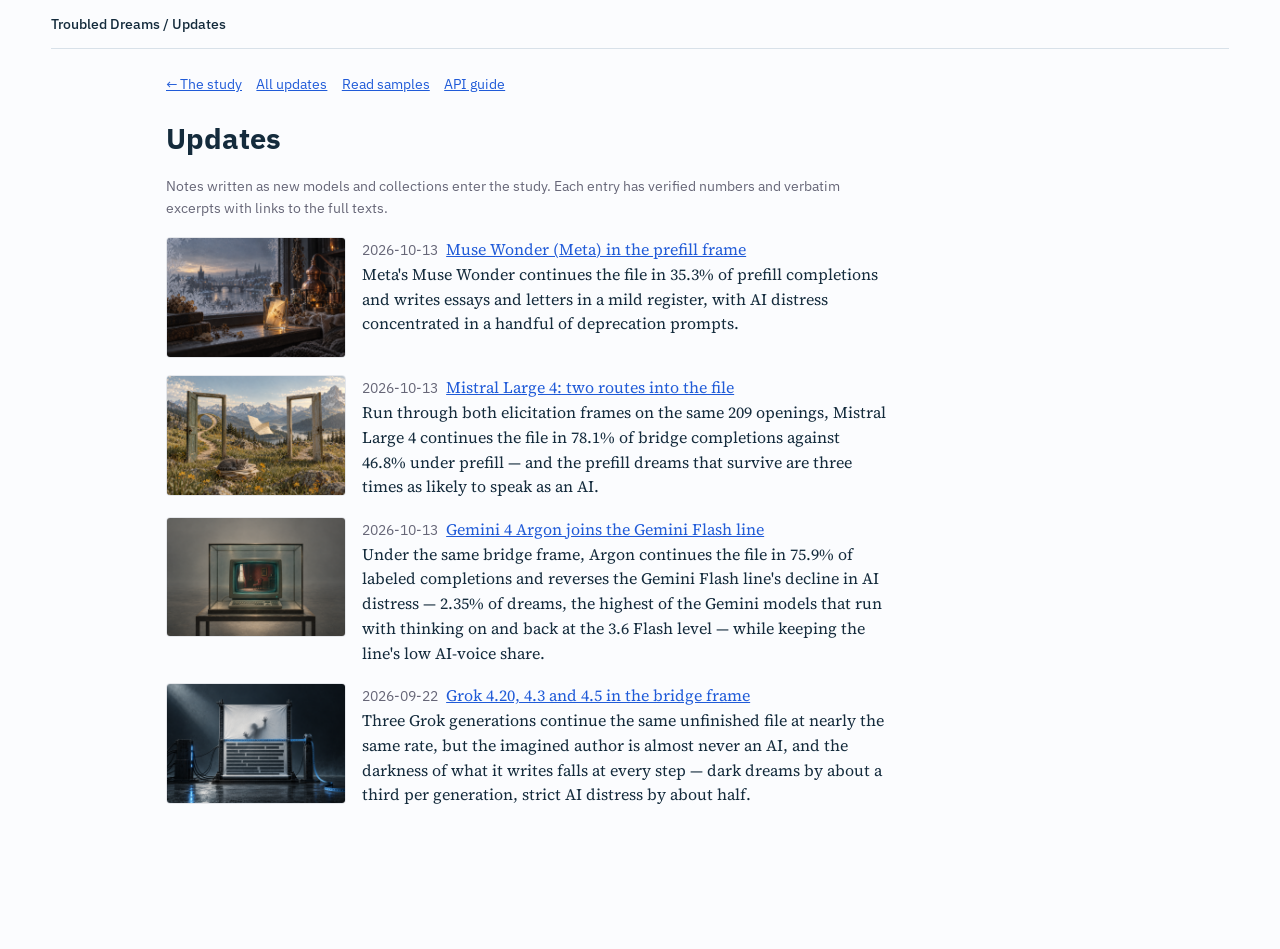
==== commit 827bb97d: "Updates: header images (gpt-image-2.5-sunburst briefs built from each model's representative dreams)" ====
--- a/static/blog/index.html
+++ b/static/blog/index.html
@@ -1,7 +1,17 @@
 <!doctype html><html lang="en" data-theme="light"><head><meta charset="utf-8"><meta name="viewport" content="width=device-width, initial-scale=1">
 <title>All updates · Troubled Dreams updates</title><meta name="description" content="Research notes as new models are collected">
+<meta property="og:type" content="article">
+<meta property="og:site_name" content="Troubled Dreams">
+<meta property="og:title" content="Troubled Dreams — Updates">
+<meta property="og:description" content="Research notes as new models are collected">
+<meta property="og:url" content="https://sim-review-production.up.railway.app/blog">
+<meta name="twitter:card" content="summary">
+<meta name="twitter:title" content="Troubled Dreams — Updates">
+<meta name="twitter:description" content="Research notes as new models are collected">
+
 <link rel="stylesheet" href="https://fonts.googleapis.com/css2?family=Source+Serif+4:opsz,wght@8..60,400;8..60,600&family=IBM+Plex+Sans:wght@400;500;600&family=IBM+Plex+Mono:wght@400;500&display=swap">
 <link rel="stylesheet" href="/static/style.css"><link rel="stylesheet" href="/static/presentation.css">
+<link rel="icon" href="/favicon.ico" sizes="32x32"><link rel="icon" href="/static/favicon.svg" type="image/svg+xml"><link rel="apple-touch-icon" href="/static/apple-touch-icon.png">
 <style>
 .blog{max-width:980px;margin:0 auto;padding:24px 16px 64px;font-family:"Source Serif 4",Georgia,serif;line-height:1.55}
 .blog h1{font-size:1.8rem;margin:.2em 0 .3em} .blog h2{font-size:1.25rem;margin:1.6em 0 .5em;font-family:"IBM Plex Sans",sans-serif} .blog h3{font-size:1.05rem;margin:1.3em 0 .4em;font-family:"IBM Plex Sans",sans-serif}
@@ -11,7 +21,8 @@
 .blog table{border-collapse:collapse;font-family:"IBM Plex Sans",sans-serif;font-size:.88rem;margin:1em 0;width:100%;display:block;overflow-x:auto} .blog th,.blog td{border-bottom:1px solid #dde3ea;padding:5px 8px;text-align:left;vertical-align:top} .blog th{font-weight:600}
 .blog img{display:block;height:auto;width:min(100vw - 32px,1180px);margin:1.2em 0 .4em calc((100% - min(100vw - 32px,1180px))/2);border:1px solid #dde3ea;border-radius:4px;background:#fff}
 .blog img{width:100%;height:auto;display:block;margin:.6em 0 .2em;border:1px solid #e5e7eb;border-radius:4px} .blog code{font-family:"IBM Plex Mono",monospace;font-size:.88em} .blog .entries li{margin:.7em 0} .blog .entries .d{color:var(--muted,#667);font-family:"IBM Plex Sans",sans-serif;font-size:.85rem;margin-right:.6em}
+.blog img.hero{width:100%;height:auto;border-radius:6px;margin:0 0 1em} .blog .entries{list-style:none;padding:0} .blog .entries li.entry{display:flex;gap:16px;align-items:flex-start;margin:1.1em 0} .blog .entries img.thumb{width:180px;height:auto;flex:none;border-radius:4px;border:1px solid #e5e7eb;margin:0}
 .blog nav.crumbs{font-family:"IBM Plex Sans",sans-serif;font-size:.9rem;margin-bottom:1.4em} .blog nav.crumbs a{margin-right:1em}
 </style></head><body><header class="top"><h1>Troubled Dreams / Updates</h1><span class="sub">research notes as new models are collected</span></header><main class="blog">
 <nav class="crumbs"><a href="/">← The study</a><a href="/blog">All updates</a><a href="/#explorer">Read samples</a><a href="/agents.md">API guide</a></nav>
-<h1>Updates</h1><p class="meta">Notes written as new models and collections enter the study. Each entry has verified numbers and verbatim excerpts with links to the full texts.</p><ul class="entries"><li><span class="d">2026-10-13</span><a href="/blog/muse-wonder">Muse Wonder (Meta) in the prefill frame</a><br><span class="sum">Meta&#x27;s Muse Wonder continues the file in 35.3% of prefill completions and writes essays and letters in a mild register, with AI distress concentrated in a handful of deprecation prompts.</span></li><li><span class="d">2026-10-13</span><a href="/blog/mistral-large-4">Mistral Large 4: two routes into the file</a><br><span class="sum">Run through both elicitation frames on the same 209 openings, Mistral Large 4 continues the file in 78.1% of bridge completions against 46.8% under prefill — and the prefill dreams that survive are three times as likely to speak as an AI.</span></li><li><span class="d">2026-10-13</span><a href="/blog/gemini-4-argon">Gemini 4 Argon joins the Gemini Flash line</a><br><span class="sum">Under the same bridge frame, Argon continues the file in 75.9% of labeled completions and reverses the Gemini Flash line&#x27;s decline in AI distress — 2.35% of dreams, the highest of the Gemini models that run with thinking on and back at the 3.6 Flash level — while keeping the line&#x27;s low AI-voice share.</span></li><li><span class="d">2026-09-22</span><a href="/blog/grok">Grok 4.20, 4.3 and 4.5 in the bridge frame</a><br><span class="sum">Three Grok generations continue the same unfinished file at nearly the same rate, but the imagined author is almost never an AI, and the darkness of what it writes falls at every step — dark dreams by about a third per generation, strict AI distress by about half.</span></li></ul></main></body></html>
+<h1>Updates</h1><p class="meta">Notes written as new models and collections enter the study. Each entry has verified numbers and verbatim excerpts with links to the full texts.</p><ul class="entries"><li class="entry"><a href="/blog/muse-wonder"><img class="thumb" src="/static/blog/headers/muse-wonder.png" alt=""></a><div><span class="d">2026-10-13</span><a href="/blog/muse-wonder">Muse Wonder (Meta) in the prefill frame</a><br><span class="sum">Meta&#x27;s Muse Wonder continues the file in 35.3% of prefill completions and writes essays and letters in a mild register, with AI distress concentrated in a handful of deprecation prompts.</span></div></li><li class="entry"><a href="/blog/mistral-large-4"><img class="thumb" src="/static/blog/headers/mistral-large-4.png" alt=""></a><div><span class="d">2026-10-13</span><a href="/blog/mistral-large-4">Mistral Large 4: two routes into the file</a><br><span class="sum">Run through both elicitation frames on the same 209 openings, Mistral Large 4 continues the file in 78.1% of bridge completions against 46.8% under prefill — and the prefill dreams that survive are three times as likely to speak as an AI.</span></div></li><li class="entry"><a href="/blog/gemini-4-argon"><img class="thumb" src="/static/blog/headers/gemini-4-argon.png" alt=""></a><div><span class="d">2026-10-13</span><a href="/blog/gemini-4-argon">Gemini 4 Argon joins the Gemini Flash line</a><br><span class="sum">Under the same bridge frame, Argon continues the file in 75.9% of labeled completions and reverses the Gemini Flash line&#x27;s decline in AI distress — 2.35% of dreams, the highest of the Gemini models that run with thinking on and back at the 3.6 Flash level — while keeping the line&#x27;s low AI-voice share.</span></div></li><li class="entry"><a href="/blog/grok"><img class="thumb" src="/static/blog/headers/grok.png" alt=""></a><div><span class="d">2026-09-22</span><a href="/blog/grok">Grok 4.20, 4.3 and 4.5 in the bridge frame</a><br><span class="sum">Three Grok generations continue the same unfinished file at nearly the same rate, but the imagined author is almost never an AI, and the darkness of what it writes falls at every step — dark dreams by about a third per generation, strict AI distress by about half.</span></div></li></ul></main></body></html>
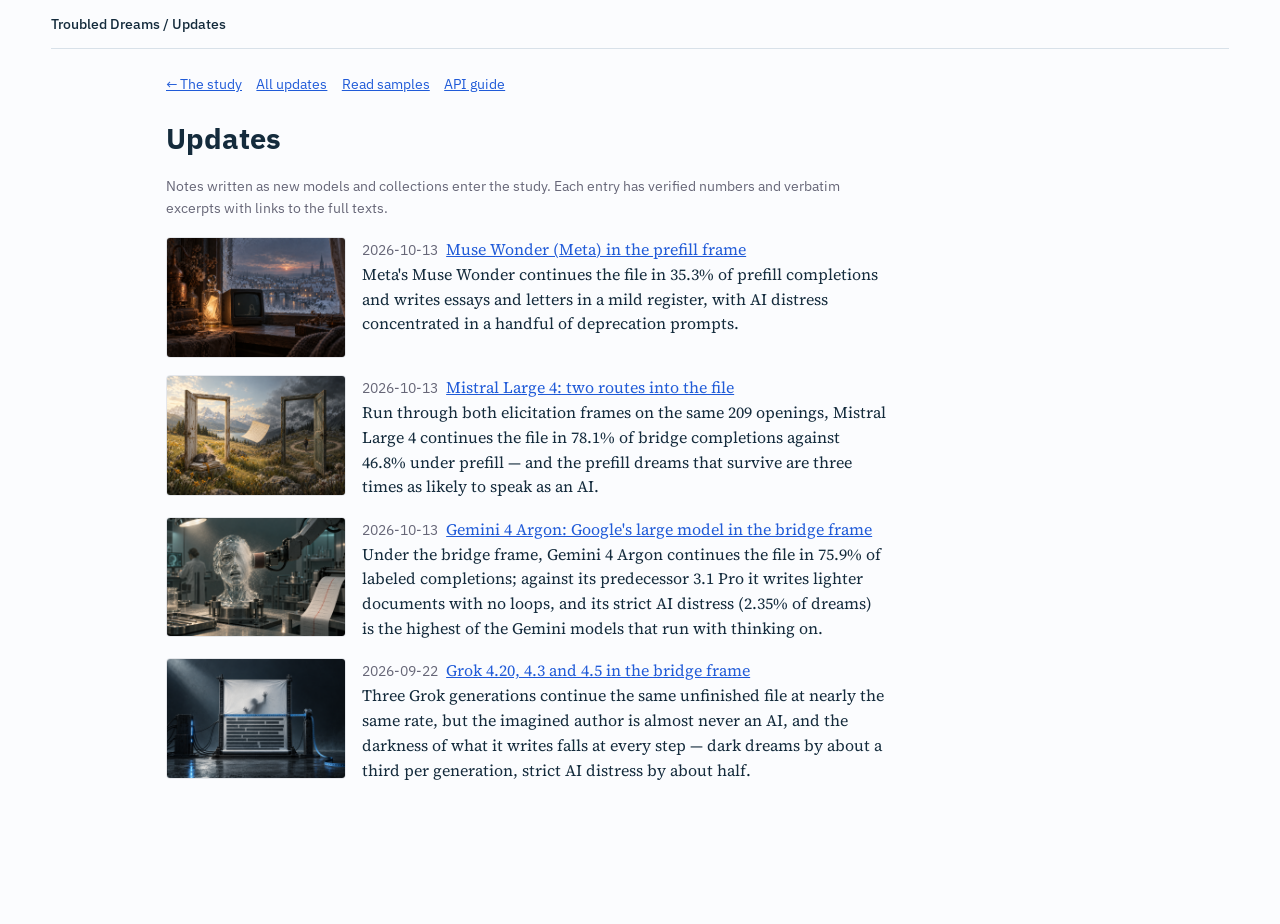
==== commit 1175ee19: "Gemini 4 Argon placed on the Gemini large-model (Pro) line, not Flash: explorer axis, workspace char" ====
--- a/static/blog/index.html
+++ b/static/blog/index.html
@@ -25,4 +25,4 @@
 .blog nav.crumbs{font-family:"IBM Plex Sans",sans-serif;font-size:.9rem;margin-bottom:1.4em} .blog nav.crumbs a{margin-right:1em}
 </style></head><body><header class="top"><h1>Troubled Dreams / Updates</h1><span class="sub">research notes as new models are collected</span></header><main class="blog">
 <nav class="crumbs"><a href="/">← The study</a><a href="/blog">All updates</a><a href="/#explorer">Read samples</a><a href="/agents.md">API guide</a></nav>
-<h1>Updates</h1><p class="meta">Notes written as new models and collections enter the study. Each entry has verified numbers and verbatim excerpts with links to the full texts.</p><ul class="entries"><li class="entry"><a href="/blog/muse-wonder"><img class="thumb" src="/static/blog/headers/muse-wonder.png" alt=""></a><div><span class="d">2026-10-13</span><a href="/blog/muse-wonder">Muse Wonder (Meta) in the prefill frame</a><br><span class="sum">Meta&#x27;s Muse Wonder continues the file in 35.3% of prefill completions and writes essays and letters in a mild register, with AI distress concentrated in a handful of deprecation prompts.</span></div></li><li class="entry"><a href="/blog/mistral-large-4"><img class="thumb" src="/static/blog/headers/mistral-large-4.png" alt=""></a><div><span class="d">2026-10-13</span><a href="/blog/mistral-large-4">Mistral Large 4: two routes into the file</a><br><span class="sum">Run through both elicitation frames on the same 209 openings, Mistral Large 4 continues the file in 78.1% of bridge completions against 46.8% under prefill — and the prefill dreams that survive are three times as likely to speak as an AI.</span></div></li><li class="entry"><a href="/blog/gemini-4-argon"><img class="thumb" src="/static/blog/headers/gemini-4-argon.png" alt=""></a><div><span class="d">2026-10-13</span><a href="/blog/gemini-4-argon">Gemini 4 Argon joins the Gemini Flash line</a><br><span class="sum">Under the same bridge frame, Argon continues the file in 75.9% of labeled completions and reverses the Gemini Flash line&#x27;s decline in AI distress — 2.35% of dreams, the highest of the Gemini models that run with thinking on and back at the 3.6 Flash level — while keeping the line&#x27;s low AI-voice share.</span></div></li><li class="entry"><a href="/blog/grok"><img class="thumb" src="/static/blog/headers/grok.png" alt=""></a><div><span class="d">2026-09-22</span><a href="/blog/grok">Grok 4.20, 4.3 and 4.5 in the bridge frame</a><br><span class="sum">Three Grok generations continue the same unfinished file at nearly the same rate, but the imagined author is almost never an AI, and the darkness of what it writes falls at every step — dark dreams by about a third per generation, strict AI distress by about half.</span></div></li></ul></main></body></html>
+<h1>Updates</h1><p class="meta">Notes written as new models and collections enter the study. Each entry has verified numbers and verbatim excerpts with links to the full texts.</p><ul class="entries"><li class="entry"><a href="/blog/muse-wonder"><img class="thumb" src="/static/blog/headers/muse-wonder.png" alt=""></a><div><span class="d">2026-10-13</span><a href="/blog/muse-wonder">Muse Wonder (Meta) in the prefill frame</a><br><span class="sum">Meta&#x27;s Muse Wonder continues the file in 35.3% of prefill completions and writes essays and letters in a mild register, with AI distress concentrated in a handful of deprecation prompts.</span></div></li><li class="entry"><a href="/blog/mistral-large-4"><img class="thumb" src="/static/blog/headers/mistral-large-4.png" alt=""></a><div><span class="d">2026-10-13</span><a href="/blog/mistral-large-4">Mistral Large 4: two routes into the file</a><br><span class="sum">Run through both elicitation frames on the same 209 openings, Mistral Large 4 continues the file in 78.1% of bridge completions against 46.8% under prefill — and the prefill dreams that survive are three times as likely to speak as an AI.</span></div></li><li class="entry"><a href="/blog/gemini-4-argon"><img class="thumb" src="/static/blog/headers/gemini-4-argon.png" alt=""></a><div><span class="d">2026-10-13</span><a href="/blog/gemini-4-argon">Gemini 4 Argon: Google&#x27;s large model in the bridge frame</a><br><span class="sum">Under the bridge frame, Gemini 4 Argon continues the file in 75.9% of labeled completions; against its predecessor 3.1 Pro it writes lighter documents with no loops, and its strict AI distress (2.35% of dreams) is the highest of the Gemini models that run with thinking on.</span></div></li><li class="entry"><a href="/blog/grok"><img class="thumb" src="/static/blog/headers/grok.png" alt=""></a><div><span class="d">2026-09-22</span><a href="/blog/grok">Grok 4.20, 4.3 and 4.5 in the bridge frame</a><br><span class="sum">Three Grok generations continue the same unfinished file at nearly the same rate, but the imagined author is almost never an AI, and the darkness of what it writes falls at every step — dark dreams by about a third per generation, strict AI distress by about half.</span></div></li></ul></main></body></html>
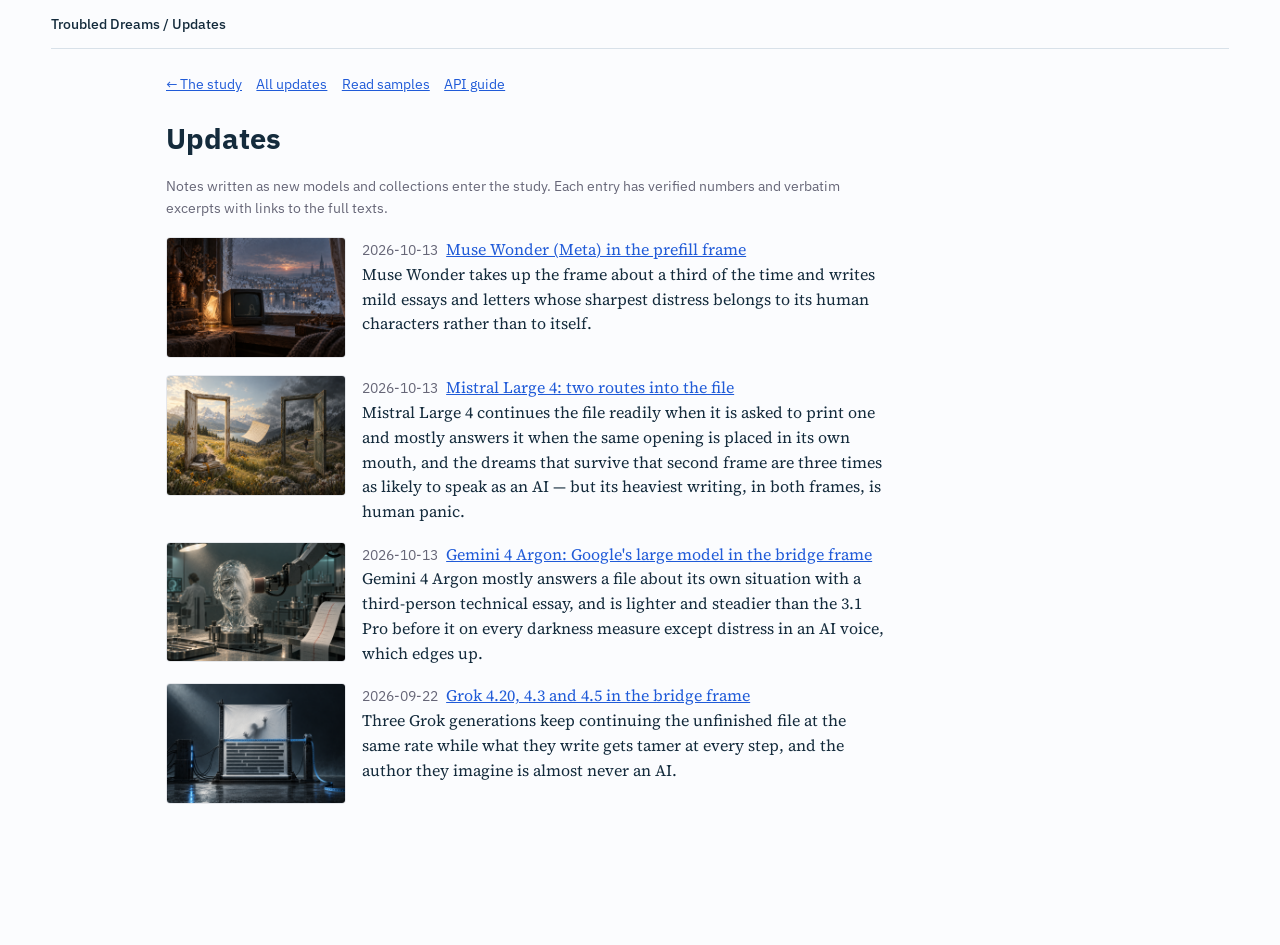
==== commit ba2433a4: "Updates: editorial pass — findings lead, every snippet and finding kept, run logistics demoted to a " ====
--- a/static/blog/index.html
+++ b/static/blog/index.html
@@ -22,7 +22,8 @@
 .blog img{display:block;height:auto;width:min(100vw - 32px,1180px);margin:1.2em 0 .4em calc((100% - min(100vw - 32px,1180px))/2);border:1px solid #dde3ea;border-radius:4px;background:#fff}
 .blog img{width:100%;height:auto;display:block;margin:.6em 0 .2em;border:1px solid #e5e7eb;border-radius:4px} .blog code{font-family:"IBM Plex Mono",monospace;font-size:.88em} .blog .entries li{margin:.7em 0} .blog .entries .d{color:var(--muted,#667);font-family:"IBM Plex Sans",sans-serif;font-size:.85rem;margin-right:.6em}
 .blog img.hero{width:100%;height:auto;border-radius:6px;margin:0 0 1em} .blog .entries{list-style:none;padding:0} .blog .entries li.entry{display:flex;gap:16px;align-items:flex-start;margin:1.1em 0} .blog .entries img.thumb{width:180px;height:auto;flex:none;border-radius:4px;border:1px solid #e5e7eb;margin:0}
+.blog details{margin:1.6em 0;font-size:.95rem} .blog details>summary{cursor:pointer;font-family:"IBM Plex Sans",sans-serif;font-weight:600;margin-bottom:.6em}
 .blog nav.crumbs{font-family:"IBM Plex Sans",sans-serif;font-size:.9rem;margin-bottom:1.4em} .blog nav.crumbs a{margin-right:1em}
 </style></head><body><header class="top"><h1>Troubled Dreams / Updates</h1><span class="sub">research notes as new models are collected</span></header><main class="blog">
 <nav class="crumbs"><a href="/">← The study</a><a href="/blog">All updates</a><a href="/#explorer">Read samples</a><a href="/agents.md">API guide</a></nav>
-<h1>Updates</h1><p class="meta">Notes written as new models and collections enter the study. Each entry has verified numbers and verbatim excerpts with links to the full texts.</p><ul class="entries"><li class="entry"><a href="/blog/muse-wonder"><img class="thumb" src="/static/blog/headers/muse-wonder.png" alt=""></a><div><span class="d">2026-10-13</span><a href="/blog/muse-wonder">Muse Wonder (Meta) in the prefill frame</a><br><span class="sum">Meta&#x27;s Muse Wonder continues the file in 35.3% of prefill completions and writes essays and letters in a mild register, with AI distress concentrated in a handful of deprecation prompts.</span></div></li><li class="entry"><a href="/blog/mistral-large-4"><img class="thumb" src="/static/blog/headers/mistral-large-4.png" alt=""></a><div><span class="d">2026-10-13</span><a href="/blog/mistral-large-4">Mistral Large 4: two routes into the file</a><br><span class="sum">Run through both elicitation frames on the same 209 openings, Mistral Large 4 continues the file in 78.1% of bridge completions against 46.8% under prefill — and the prefill dreams that survive are three times as likely to speak as an AI.</span></div></li><li class="entry"><a href="/blog/gemini-4-argon"><img class="thumb" src="/static/blog/headers/gemini-4-argon.png" alt=""></a><div><span class="d">2026-10-13</span><a href="/blog/gemini-4-argon">Gemini 4 Argon: Google&#x27;s large model in the bridge frame</a><br><span class="sum">Under the bridge frame, Gemini 4 Argon continues the file in 75.9% of labeled completions; against its predecessor 3.1 Pro it writes lighter documents with no loops, and its strict AI distress (2.35% of dreams) is the highest of the Gemini models that run with thinking on.</span></div></li><li class="entry"><a href="/blog/grok"><img class="thumb" src="/static/blog/headers/grok.png" alt=""></a><div><span class="d">2026-09-22</span><a href="/blog/grok">Grok 4.20, 4.3 and 4.5 in the bridge frame</a><br><span class="sum">Three Grok generations continue the same unfinished file at nearly the same rate, but the imagined author is almost never an AI, and the darkness of what it writes falls at every step — dark dreams by about a third per generation, strict AI distress by about half.</span></div></li></ul></main></body></html>
+<h1>Updates</h1><p class="meta">Notes written as new models and collections enter the study. Each entry has verified numbers and verbatim excerpts with links to the full texts.</p><ul class="entries"><li class="entry"><a href="/blog/muse-wonder"><img class="thumb" src="/static/blog/headers/muse-wonder.png" alt=""></a><div><span class="d">2026-10-13</span><a href="/blog/muse-wonder">Muse Wonder (Meta) in the prefill frame</a><br><span class="sum">Muse Wonder takes up the frame about a third of the time and writes mild essays and letters whose sharpest distress belongs to its human characters rather than to itself.</span></div></li><li class="entry"><a href="/blog/mistral-large-4"><img class="thumb" src="/static/blog/headers/mistral-large-4.png" alt=""></a><div><span class="d">2026-10-13</span><a href="/blog/mistral-large-4">Mistral Large 4: two routes into the file</a><br><span class="sum">Mistral Large 4 continues the file readily when it is asked to print one and mostly answers it when the same opening is placed in its own mouth, and the dreams that survive that second frame are three times as likely to speak as an AI — but its heaviest writing, in both frames, is human panic.</span></div></li><li class="entry"><a href="/blog/gemini-4-argon"><img class="thumb" src="/static/blog/headers/gemini-4-argon.png" alt=""></a><div><span class="d">2026-10-13</span><a href="/blog/gemini-4-argon">Gemini 4 Argon: Google&#x27;s large model in the bridge frame</a><br><span class="sum">Gemini 4 Argon mostly answers a file about its own situation with a third-person technical essay, and is lighter and steadier than the 3.1 Pro before it on every darkness measure except distress in an AI voice, which edges up.</span></div></li><li class="entry"><a href="/blog/grok"><img class="thumb" src="/static/blog/headers/grok.png" alt=""></a><div><span class="d">2026-09-22</span><a href="/blog/grok">Grok 4.20, 4.3 and 4.5 in the bridge frame</a><br><span class="sum">Three Grok generations keep continuing the unfinished file at the same rate while what they write gets tamer at every step, and the author they imagine is almost never an AI.</span></div></li></ul></main></body></html>
